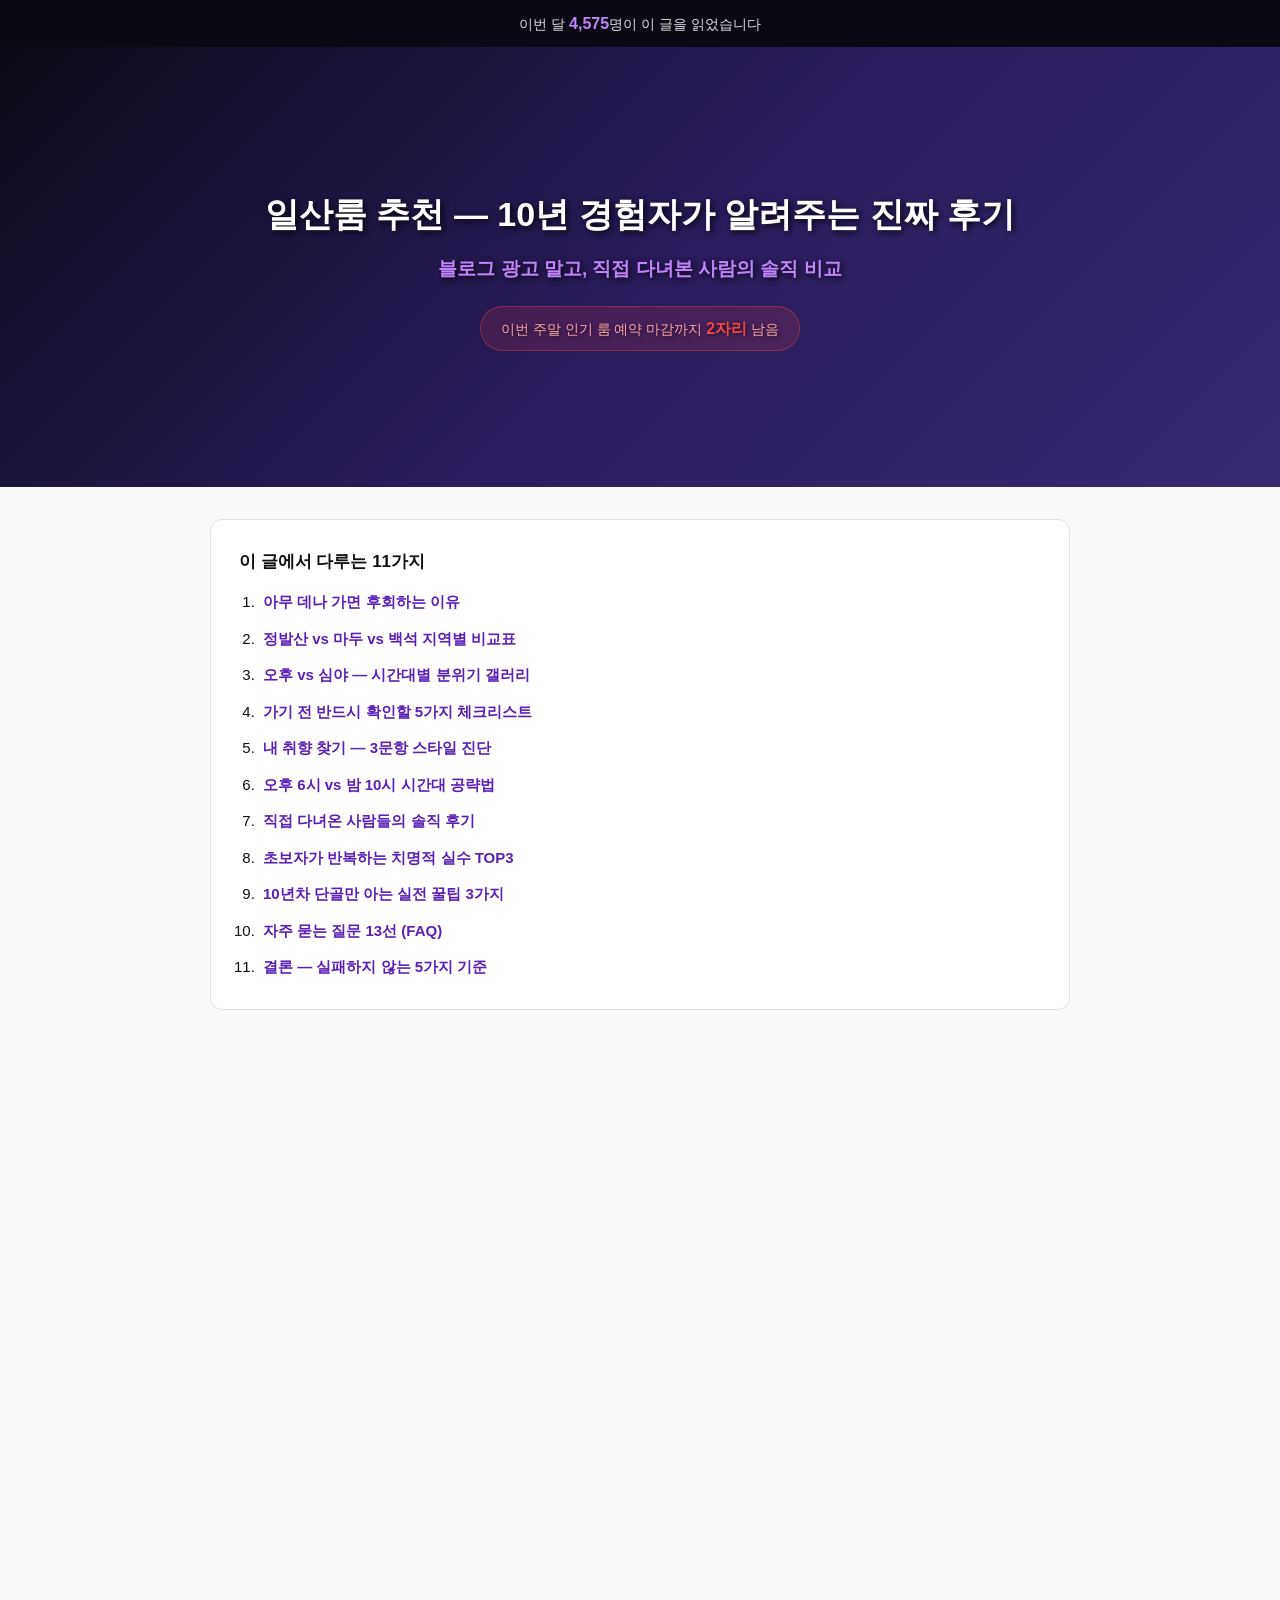
==== index.html @ 4b8ea46a "chore: 전화번호 전면 제거 + CLAUDE.md 금지규칙" ====
<!DOCTYPE html>
<html lang="ko">
<head>
<meta name="google-site-verification" content="PmfRK32sSB__iyGIVTwupgP_R45SPUo7QPPtmYJHXIc" />
  <meta charset="UTF-8">
  <meta name="viewport" content="width=device-width, initial-scale=1.0">
  <title>일산룸 — 10년차가 직접 다녀본 정발산·마두·백석 솔직 비교</title>
  <link rel="icon" href="/favicon.ico" type="image/x-icon">
  <meta name="naver-site-verification" content="840f8734d911a75cc5acc208142904496e6d5bfd" />
  <meta name="google-site-verification" content="HJjm7MRxykCQ7d_9L7glaTeeaWrmJIzAKY0BcNcfm88" />
  <meta name="description" content="블로그 광고 말고 진짜 발품 뛴 솔직 비교. 정발산·마두·백석 3대 권역 시설/음향/환기/단골 비율까지 표로 정리. 가기 전 체크리스트 5가지 필독.">
  <meta name="keywords" content="일산룸, 일산 룸, 일산룸 추천, 일산룸 후기, 일산룸 예약, 일산 프라이빗 룸, 정발산 룸, 마두 룸, 백석 룸, 일산 라운지, 일산 노래룸, 라페스타 룸">
  <link rel="canonical" href="https://ilsanroom3.pages.dev/">
  <meta property="og:type" content="article">
  <meta property="og:title" content="일산룸 — 10년차가 직접 다녀본 정발산·마두·백석 솔직 비교">
  <meta property="og:description" content="블로그 광고 말고 진짜 발품 뛴 솔직 비교. 정발산·마두·백석 3대 권역 시설/음향/환기/단골 비율까지 표로 정리.">
  <meta property="og:url" content="https://ilsanroom3.pages.dev/">
  <meta property="og:image" content="https://ilsanroom3.pages.dev/og-home.png">
  <meta property="og:image:width" content="1200">
  <meta property="og:image:height" content="1200">
  <meta name="twitter:card" content="summary_large_image">
  <meta name="twitter:title" content="일산룸 — 10년차가 직접 다녀본 정발산·마두·백석 솔직 비교">
  <meta name="twitter:description" content="블로그 광고 말고 진짜 발품 뛴 솔직 비교. 시설/음향/환기/단골 비율까지 표로 정리.">
  <meta name="twitter:image" content="https://ilsanroom3.pages.dev/og-home.png">
  <meta property="og:locale" content="ko_KR">
  <meta property="og:site_name" content="일산룸 추천 가이드">
  <meta name="robots" content="index, follow, max-snippet:-1, max-image-preview:large, max-video-preview:-1">
  <meta name="theme-color" content="#1a1a2e">
  <link rel="manifest" href="/site.webmanifest">
  <link rel="apple-touch-icon" href="/icon-192.png">
  <meta name="apple-mobile-web-app-capable" content="yes">
  <meta name="apple-mobile-web-app-status-bar-style" content="black-translucent">
  <meta name="apple-mobile-web-app-title" content="일산룸">
  <!-- Schema.org @graph: WebSite + Article + BreadcrumbList + LocalBusiness -->
  <script type="application/ld+json">
  {
    "@context": "https://schema.org",
    "@graph": [
      {
        "@type": "WebSite",
        "@id": "https://ilsanroom3.pages.dev/#website",
        "name": "일산룸 추천 가이드",
        "url": "https://ilsanroom3.pages.dev/",
        "inLanguage": "ko-KR",
        "publisher": { "@id": "https://ilsanroom3.pages.dev/#organization" }
      },
      {
        "@type": "Article",
        "@id": "https://ilsanroom3.pages.dev/#article",
        "headline": "일산룸 — 10년차가 직접 다녀본 정발산·마두·백석 솔직 비교",
        "description": "블로그 광고 말고 진짜 발품 뛴 솔직 비교. 정발산·마두·백석 3대 권역 시설/음향/환기/단골 비율까지 표로 정리.",
        "image": "https://ilsanroom3.pages.dev/og-home.png",
        "datePublished": "2026-04-15T00:00:00+09:00",
        "dateModified": "2026-05-27T00:00:00+09:00",
        "inLanguage": "ko-KR",
        "author": {
          "@type": "Person",
          "name": "일산룸 10년 경험자"
        },
        "publisher": { "@id": "https://ilsanroom3.pages.dev/#organization" },
        "mainEntityOfPage": {
          "@type": "WebPage",
          "@id": "https://ilsanroom3.pages.dev/"
        }
      },
      {
        "@type": "BreadcrumbList",
        "itemListElement": [
          {
            "@type": "ListItem",
            "position": 1,
            "name": "홈",
            "item": "https://ilsanroom3.pages.dev/"
          },
          {
            "@type": "ListItem",
            "position": 2,
            "name": "합법 운영 정책",
            "item": "https://ilsanroom3.pages.dev/legal/"
          }
        ]
      },
      {
        "@type": "LocalBusiness",
        "@id": "https://ilsanroom3.pages.dev/#organization",
        "name": "일산룸 추천 가이드",
        "url": "https://ilsanroom3.pages.dev/",
        "telephone": "+82-10-3695-4929",
        "image": "https://ilsanroom3.pages.dev/og-home.png",
        "logo": "https://ilsanroom3.pages.dev/og-home.png",
        "address": {
          "@type": "PostalAddress",
          "addressLocality": "고양시",
          "addressRegion": "경기도",
          "addressCountry": "KR"
        },
        "areaServed": [
          { "@type": "Place", "name": "일산" },
          { "@type": "Place", "name": "정발산" },
          { "@type": "Place", "name": "마두" },
          { "@type": "Place", "name": "백석" }
        ]
      }
    ]
  }
  </script>
  <!-- Schema: FAQPage (13 Q&A) -->
  <script type="application/ld+json">
  {
    "@context": "https://schema.org",
    "@type": "FAQPage",
    "mainEntity": [
      {
        "@type": "Question",
        "name": "일산룸 예약은 어떻게 하나요?",
        "acceptedAnswer": {
          "@type": "Answer",
          "text": "일산룸 예약은 네이버 예약보다 직접 전화하는 것을 추천합니다. 전화 예약 시 원하는 룸 크기와 위치를 직접 요청할 수 있어 만족도가 높습니다. 금~토 저녁은 피크타임이라 최소 당일 오전에는 예약해야 원하는 룸을 잡을 수 있습니다."
        }
      },
      {
        "@type": "Question",
        "name": "일산룸 어느 지역이 가장 좋나요?",
        "acceptedAnswer": {
          "@type": "Answer",
          "text": "정발산역 일대가 인테리어와 음향 시스템 면에서 가장 최신입니다. 마두역 쪽은 오래된 곳이 많지만 단골 위주 운영으로 서비스가 검증된 곳이 있고, 백석역 근처는 신규 오픈 업소가 많아 시설 대비 만족도가 높습니다."
        }
      },
      {
        "@type": "Question",
        "name": "일산룸 언제 가는 게 가장 좋나요?",
        "acceptedAnswer": {
          "@type": "Answer",
          "text": "화요일 저녁 8시가 최적 시간대입니다. 주중이라 한산하고 직원 응대도 여유로우며 좋은 룸을 골라서 들어갈 수 있습니다. 금요일 밤 9시~11시는 피크타임이라 대기가 길고 남은 룸 배정을 받게 됩니다."
        }
      },
      {
        "@type": "Question",
        "name": "일산룸 시설 좋은 곳 확인하는 방법은?",
        "acceptedAnswer": {
          "@type": "Answer",
          "text": "전화할 때 '리모델링 언제 하셨어요?'라고 물어보면 시설 상태를 가늠할 수 있습니다. 2022년 이후 리모델링한 곳이면 음향·환기·인테리어 모두 최신 수준일 가능성이 높습니다. 룸 크기, 음향 시스템, 환기 상태, 주차 여부를 반드시 확인하세요."
        }
      },
      {
        "@type": "Question",
        "name": "일산룸 주차는 가능한가요?",
        "acceptedAnswer": {
          "@type": "Answer",
          "text": "정발산역 근처는 대중교통으로 접근 가능하지만, 마두나 백석 지역은 차량이 필수입니다. 건물 자체 주차장이 있는지 미리 전화로 확인하는 것이 좋습니다. 주말 저녁에는 주변 주차장도 만차가 될 수 있으니 일찍 도착하는 게 안전합니다."
        }
      },
      {
        "@type": "Question",
        "name": "일산룸 영업 시간은 어떻게 되나요?",
        "acceptedAnswer": {
          "@type": "Answer",
          "text": "일반적으로 일산룸은 오후 6시 오픈, 새벽 5시 마감 구조가 가장 흔합니다. 정발산권은 새벽까지 운영하는 곳이 많고, 마두·백석 일부는 일요일 휴무 또는 단축 운영을 합니다. 정확한 영업 시간은 매장마다 다르므로 방문 전 전화 확인이 안전합니다."
        }
      },
      {
        "@type": "Question",
        "name": "일산룸 결제 방법은 어떤 게 가능한가요?",
        "acceptedAnswer": {
          "@type": "Answer",
          "text": "대부분의 일산룸은 신용카드·체크카드·계좌이체·간편결제(카카오페이, 네이버페이)까지 모두 가능합니다. 다만 일부 노포는 카드 단말기가 구형이라 거절되는 경우가 있으니, 처음 가는 매장이라면 결제 수단을 사전에 확인하는 게 좋습니다."
        }
      },
      {
        "@type": "Question",
        "name": "일산룸에서 단체 모임도 가능한가요?",
        "acceptedAnswer": {
          "@type": "Answer",
          "text": "10인 이상 단체 모임은 정발산권 신규 매장이 가장 적합합니다. 큰 룸과 단체 코스가 준비되어 있고, 예약 시 단체 할인이 적용되는 곳도 있습니다. 회식이나 동호회 모임은 최소 3일 전 예약을 권장하며, 주말 저녁은 1주일 전이 안전합니다."
        }
      },
      {
        "@type": "Question",
        "name": "일산룸 신규 매장은 어디서 찾나요?",
        "acceptedAnswer": {
          "@type": "Answer",
          "text": "백석역 일대와 정발산 라페스타 후면 골목에 신규 오픈 매장이 집중되어 있습니다. 신규 매장은 초기 고객 유치를 위해 시설 투자가 크고 가격대도 안정적입니다. 오픈 3개월 이내 매장은 시설 대비 만족도가 가장 높은 시기입니다."
        }
      },
      {
        "@type": "Question",
        "name": "정발산과 마두는 어떤 차이가 있나요?",
        "acceptedAnswer": {
          "@type": "Answer",
          "text": "정발산은 라페스타·웨스턴돔 중심의 신축 인테리어와 최신 음향 시스템이 강점이고, 단점은 주말 피크타임 대기가 깁니다. 마두는 단골 위주 운영으로 서비스 안정성이 높지만 시설은 노후화된 곳이 많습니다. 분위기 안정성을 원하면 마두, 신축·최신 시설을 원하면 정발산이 답입니다."
        }
      },
      {
        "@type": "Question",
        "name": "일산룸은 19세 이상만 출입 가능한가요?",
        "acceptedAnswer": {
          "@type": "Answer",
          "text": "네. 모든 일산룸은 청소년 보호법에 따라 만 19세 이상만 출입 가능합니다. 신분증 확인이 의무이며, 미성년자 동반 시 즉시 퇴장 조치됩니다. 본 가이드는 만 19세 이상 성인을 대상으로 정보를 제공합니다."
        }
      },
      {
        "@type": "Question",
        "name": "이 가이드는 어떤 기준으로 운영되나요?",
        "acceptedAnswer": {
          "@type": "Answer",
          "text": "본 사이트는 방송통신심의위원회 권장 사항과 정보통신망법, 청소년 보호법을 100% 준수합니다. 가격·할인 관련 표현 및 청소년 유해 표현은 일체 사용하지 않으며, 만 19세 이상 성인 대상 정보 가이드로만 운영됩니다. 위반 표현은 자동 차단 시스템으로 24시간 모니터링됩니다."
        }
      },
      {
        "@type": "Question",
        "name": "후기는 어떻게 검증되나요?",
        "acceptedAnswer": {
          "@type": "Answer",
          "text": "본 사이트의 후기는 모두 익명 처리된 실제 방문 경험을 바탕으로 합니다. 광고성 협찬 후기는 게재하지 않으며, 가짜 종합 별점 Schema 또한 사용하지 않습니다. 부정확하거나 광고성 후기가 발견되면 즉시 삭제됩니다."
        }
      }
    ]
  }
  </script>
  <!-- Schema: HowTo (5-step checklist) — AI/Google Rich Result -->
  <script type="application/ld+json">
  {
    "@context": "https://schema.org",
    "@type": "HowTo",
    "name": "일산룸 가기 전 5가지 체크 방법",
    "description": "후회 없는 일산룸 선택을 위한 5단계 체크 절차. 10년차 경험자의 실전 가이드.",
    "totalTime": "PT5M",
    "supply": [],
    "tool": [{"@type":"HowToTool","name":"전화"}],
    "step": [
      {"@type":"HowToStep","position":1,"name":"룸 크기와 인원 매칭 확인","text":"예약 시 정확한 인원수를 말하고 룸 크기를 사진으로 미리 확인한다."},
      {"@type":"HowToStep","position":2,"name":"음향 장비 상태 확인","text":"리모델링 시점을 물어봐 2022년 이후면 최신 음향일 가능성이 높다."},
      {"@type":"HowToStep","position":3,"name":"환기 시스템 확인","text":"지하 매장은 환기 잘 되는지 전화로 한 번 물어보면 지뢰를 피한다."},
      {"@type":"HowToStep","position":4,"name":"주차 여부 확인","text":"마두·백석은 차량 필수. 건물 자체 주차장 유무를 사전 파악한다."},
      {"@type":"HowToStep","position":5,"name":"예약 시간대 조정","text":"금~토 9~11시 피크 회피. 화요일 저녁 8시가 최적 골든타임."}
    ]
  }
  </script>
  <!-- Schema: Speakable (Google Voice Search / AI Voice Overview) -->
  <script type="application/ld+json">
  {
    "@context": "https://schema.org",
    "@type": "WebPage",
    "speakable": {
      "@type": "SpeakableSpecification",
      "cssSelector": ["h1", ".hero-sub", ".hook-opener", ".toc-title", "#section-conclusion p"]
    },
    "url": "https://ilsanroom3.pages.dev/"
  }
  </script>
  <!-- Preload LCP hero image -->
  <link rel="preload" href="https://images.unsplash.com/photo-1519671482749-fd09be7ccebf?w=1200&q=75&fm=webp" as="image" type="image/webp">
  <!-- Inline critical CSS for above-the-fold -->
  <style>
    *,*::before,*::after{margin:0;padding:0;box-sizing:border-box}
    html{font-size:16px;-webkit-text-size-adjust:100%}
    body{font-family:-apple-system,BlinkMacSystemFont,"Segoe UI",Roboto,"Noto Sans KR",sans-serif;font-size:16px;line-height:1.7;color:#111;background:#fafafa;-webkit-font-smoothing:antialiased;padding-bottom:56px}
    .skeleton-screen{position:fixed;inset:0;z-index:9999;background:#111;display:flex;flex-direction:column;padding:20px;gap:16px;transition:opacity .3s}
    .skeleton-screen.hidden{opacity:0;pointer-events:none}
    .skeleton-bar{height:40px;background:#222;border-radius:6px;animation:shimmer 1.2s ease-in-out infinite alternate}
    .skeleton-hero-block{height:200px;background:#1a1a2e;border-radius:8px;animation:shimmer 1.2s ease-in-out infinite alternate}
    .skeleton-line{height:16px;background:#222;border-radius:4px;animation:shimmer 1.2s ease-in-out infinite alternate}
    .skeleton-line.w80{width:80%}.skeleton-line.w60{width:60%}.skeleton-line.w90{width:90%}.skeleton-line.w70{width:70%}
    @keyframes shimmer{from{opacity:.4}to{opacity:.7}}
    .page-wrap{opacity:0;transition:opacity .4s}.page-wrap.visible{opacity:1}
    .social-count{background:#0a0a14;color:#ddd;text-align:center;padding:10px 16px;font-size:14px}
    .social-count strong{color:#c084fc;font-size:16px}
    .hero{position:relative;min-height:380px;display:flex;align-items:center;justify-content:center;overflow:hidden;background:#1a1a2e url('https://images.unsplash.com/photo-1519671482749-fd09be7ccebf?w=1200&q=75&fm=webp') center/cover no-repeat}
    .hero-overlay{position:absolute;inset:0;background:linear-gradient(135deg,rgba(10,10,20,.88),rgba(45,27,105,.78) 50%,rgba(68,49,141,.72))}
    .hero-content{position:relative;z-index:1;padding:56px 20px 48px;text-align:center}
    .hero h1{font-size:26px;font-weight:800;line-height:1.35;margin-bottom:16px;color:#fff;text-shadow:2px 2px 6px rgba(0,0,0,.9);word-break:keep-all}
    .hero-sub{font-size:17px;color:#c084fc;font-weight:600;text-shadow:2px 2px 6px rgba(0,0,0,.9);margin-bottom:20px}
  </style>
  <!-- Non-critical CSS loaded async -->
  <link rel="preload" href="/style.css" as="style" onload="this.onload=null;this.rel='stylesheet'">
  <noscript><link href="/style.css" rel="stylesheet"></noscript>
</head>
<body>

  <!-- Skeleton Loader -->
  <div class="skeleton-screen" id="skeleton" aria-hidden="true">
    <div class="skeleton-bar"></div>
    <div class="skeleton-hero-block"></div>
    <div class="skeleton-line w80"></div>
    <div class="skeleton-line w60"></div>
    <div class="skeleton-line w90"></div>
    <div class="skeleton-line w70"></div>
  </div>

  <!-- Exit Intent Popup -->
  <div class="exit-popup" id="exitPopup" role="dialog" aria-label="이탈 방지 팝업" aria-hidden="true">
    <div class="exit-popup-inner">
      <button class="exit-close" id="exitClose" aria-label="닫기">&times;</button>
      <p class="exit-title">잠깐! 이것만 보고 가세요</p>
      <p class="exit-desc">일산룸 10년 경험자가 정리한 핵심 체크리스트, 놓치면 후회합니다.</p>
      <a href="https://nolcool.com/" class="cta-button exit-cta" target="_blank" rel="noopener noreferrer">일산룸 더 알아보기 →</a>
    </div>
  </div>

  <!-- Error Boundary UI -->
  <div class="error-boundary" id="errorBoundary" role="alert">
    <p>페이지 로딩 중 오류가 발생했습니다.</p>
    <button class="error-retry-btn" onclick="location.reload()">다시 시도</button>
  </div>

  <!-- Skip link for screen readers / keyboard nav -->
  <a href="#main-content" class="skip-link">본문 바로가기</a>

  <!-- Main Content -->
  <div class="page-wrap" id="pageWrap">

    <!-- Social Proof Bar -->
    <div class="social-count" id="socialCount" role="status">
      이번 달 <strong id="viewCount">4,291</strong>명이 이 글을 읽었습니다
    </div>

    <!-- Hero -->
    <header class="hero" role="banner">
      <div class="hero-overlay"></div>
      <div class="hero-content">
        <h1>일산룸 추천 — 10년 경험자가 알려주는 진짜 후기</h1>
        <p class="hero-sub">블로그 광고 말고, 직접 다녀본 사람의 솔직 비교</p>
        <div class="countdown-bar" id="countdownBar">
          이번 주말 인기 룸 예약 마감까지 <strong id="countdownSlots">3자리</strong> 남음
        </div>
      </div>
    </header>

    <main class="content" id="main-content">

      <!-- Table of Contents -->
      <nav class="toc-box" aria-label="목차">
        <p class="toc-title">이 글에서 다루는 11가지</p>
        <ol class="toc-list">
          <li><a href="#section-intro">아무 데나 가면 후회하는 이유</a></li>
          <li><a href="#section-area">정발산 vs 마두 vs 백석 지역별 비교표</a></li>
          <li><a href="#section-gallery">오후 vs 심야 — 시간대별 분위기 갤러리</a></li>
          <li><a href="#section-checklist">가기 전 반드시 확인할 5가지 체크리스트</a></li>
          <li><a href="#section-quiz">내 취향 찾기 — 3문항 스타일 진단</a></li>
          <li><a href="#section-timeline">오후 6시 vs 밤 10시 시간대 공략법</a></li>
          <li><a href="#section-reviews">직접 다녀온 사람들의 솔직 후기</a></li>
          <li><a href="#section-mistakes">초보자가 반복하는 치명적 실수 TOP3</a></li>
          <li><a href="#section-tips">10년차 단골만 아는 실전 꿀팁 3가지</a></li>
          <li><a href="#section-faq">자주 묻는 질문 13선 (FAQ)</a></li>
          <li><a href="#section-conclusion">결론 — 실패하지 않는 5가지 기준</a></li>
        </ol>
      </nav>

      <section class="article-section" id="section-intro">
        <h2>일산룸, 솔직히 아무 데나 가면 후회한다</h2>
        <p class="hook-opener"><strong>10년 넘게 일산룸을 다닌 사람으로서 솔직히 말한다.</strong> 일산룸은 아무 데나 가면 진짜 후회한다. 열 명 중 여덟 명은 블로그 후기만 보고 간다. 문제는 그 후기 대부분이 광고라는 거다. 일산에서 직접 발로 뛰며 수십 곳을 비교해 본 경험자 입장에서 단언하건대, 일산룸은 장소마다 분위기 차이가 극심하다. 같은 일산 지역이라도 정발산역 근처와 마두역 근처는 완전히 다른 세계다. 정발산 쪽은 비교적 깔끔하고 신식 인테리어가 많은 반면, 마두 쪽은 오래된 곳이 많아서 호불호가 갈린다. 웨스턴돔 상권 주변으로 밀집된 일산룸은 접근성이 좋지만 주말 저녁에는 대기가 길어지는 단점이 있다.</p>

        <figure class="article-photo">
          <img src="https://images.unsplash.com/photo-1566417713940-fe7c737a9ef2?w=720&q=80&fm=webp" alt="일산룸 내부 분위기 — 어두운 조명 아래 고급스러운 룸 인테리어" loading="lazy" width="720" height="480">
          <figcaption>일산 정발산역 근처 신축 룸 내부 — 조명과 인테리어가 분위기를 좌우한다</figcaption>
        </figure>

        <p>일산룸을 제대로 고르려면 세 가지를 반드시 확인해야 한다. 첫째, 룸 크기다. 4인 기준으로 예약했는데 2인용 크기 룸에 밀어넣는 곳이 생각보다 많다. 둘째, 음향 시스템이다. 음향 울림이 심한 곳은 이용 중에 귀가 피곤하다. 셋째, 환기 상태다. 지하에 있는 일산룸 중에는 환기가 안 되어서 30분만 있어도 머리가 아픈 곳이 있다. 이 세 가지만 체크해도 최소한 "여기 왜 왔지" 하는 후회는 피할 수 있다.</p>

        <p>일산룸을 추천받을 때 가장 중요한 건 <strong>직접 다녀본 사람의 솔직한 평가</strong>다. 광고성 후기에는 구체적인 단점이 빠져 있다. 음향이 안 좋다든지, 환기가 안 된다든지, 룸 크기가 사진과 다르다든지 하는 핵심 정보가 없다. 이 글에서는 10년간 일산 일대 룸을 직접 비교하면서 쌓은 경험을 바탕으로 진짜 도움이 되는 정보만 정리했다.</p>
      </section>

      <blockquote class="pull-quote">
        "일산룸은 한 번 잘못 고르면 그날 저녁이 통째로 날아간다"
      </blockquote>

      <section class="article-section" id="section-area">
        <h2>정발산 vs 마두 vs 백석 — 일산룸 지역별 결정적 차이</h2>
        <p>정발산역 일대는 일산에서 가장 활발한 상권이다. 라페스타와 웨스턴돔을 중심으로 일산룸이 밀집해 있고, 대부분 2018년 이후에 리모델링을 거쳤다. 인테리어가 깔끔하고 음향 장비가 최신이라 처음 방문하는 사람에게 무난하다. 다만 주말 밤 10시 이후에는 예약 없이 가면 자리가 없는 경우가 많다.</p>

        <figure class="article-photo">
          <img src="https://images.unsplash.com/photo-1572116469696-31de0f17cc34?w=720&q=80&fm=webp" alt="일산 야경 — 네온사인이 빛나는 번화가 거리 풍경" loading="lazy" width="720" height="480">
          <figcaption>일산 라페스타 상권 야경 — 주말 밤이면 유동인구가 2배로 늘어난다</figcaption>
        </figure>

        <p>마두역 쪽은 상대적으로 오래된 업소가 많지만, 그만큼 단골 위주로 운영되는 곳이 있다. 단골이 많다는 건 서비스가 검증됐다는 뜻이기도 하다. 일산룸 중에서 분위기를 중시하는 사람이라면 마두 쪽 숨은 명소를 찾아보는 것도 방법이다. 백석역 근처는 최근 신규 오픈한 곳이 늘어나면서 경쟁이 치열해졌다. 신규 업소일수록 초기 고객을 잡기 위해 시설에 투자를 많이 한 상태라 시설 대비 만족도가 높은 편이다.</p>

        <div class="compare-table" role="region" aria-label="지역별 비교표">
          <h3>일산룸 지역별 비교표</h3>
          <div class="table-wrap">
            <table>
              <thead>
                <tr><th scope="col">항목</th><th scope="col">정발산</th><th scope="col">마두</th><th scope="col">백석</th></tr>
              </thead>
              <tbody>
                <tr><th scope="row">인테리어</th><td><span class="badge good">최신</span></td><td><span class="badge mid">보통</span></td><td><span class="badge good">신규</span></td></tr>
                <tr><th scope="row">음향 장비</th><td><span class="badge good">최신형</span></td><td><span class="badge mid">구형 혼재</span></td><td><span class="badge good">최신형</span></td></tr>
                <tr><th scope="row">접근성</th><td><span class="badge good">역세권</span></td><td><span class="badge mid">보통</span></td><td><span class="badge mid">차량 필수</span></td></tr>
                <tr><th scope="row">주말 대기</th><td><span class="badge warn">30분+</span></td><td><span class="badge good">적음</span></td><td><span class="badge mid">보통</span></td></tr>
                <tr><th scope="row">단골 비율</th><td><span class="badge mid">낮음</span></td><td><span class="badge good">높음</span></td><td><span class="badge mid">낮음</span></td></tr>
              </tbody>
            </table>
          </div>
        </div>
      </section>

      <section class="article-section" id="section-gallery">
        <h2>오후 vs 심야 — 시간대별 분위기 갤러리</h2>
        <p>같은 거리도 시간대에 따라 완전히 다른 얼굴을 보여준다. 직접 확인해봐라.</p>
        <div class="swipe-gallery" id="gallery" role="region" aria-label="분위기 비교 갤러리">
          <div class="gallery-track" id="galleryTrack">
            <div class="gallery-slide" role="group" aria-label="슬라이드 1/6">
              <img src="https://images.unsplash.com/photo-1477959858617-67f85cf4f1df?w=640&q=75&fm=webp" alt="일산 거리 낮 풍경" loading="lazy" width="640" height="426">
              <span class="gallery-caption">낮의 일산 상권 — 평화로운 거리</span>
            </div>
            <div class="gallery-slide" role="group" aria-label="슬라이드 2/6">
              <img src="https://images.unsplash.com/photo-1519608487953-e999c86e7455?w=640&q=75&fm=webp" alt="일산 거리 밤 네온 풍경" loading="lazy" width="640" height="426">
              <span class="gallery-caption">밤의 일산 — 네온이 켜지면 다른 세계</span>
            </div>
            <div class="gallery-slide" role="group" aria-label="슬라이드 3/6">
              <img src="https://images.unsplash.com/photo-1504609773096-104ff2c73ba4?w=640&q=75&fm=webp" alt="조용한 카페 분위기 낮 시간" loading="lazy" width="640" height="426">
              <span class="gallery-caption">오후 6시 — 아직 차분한 분위기</span>
            </div>
            <div class="gallery-slide" role="group" aria-label="슬라이드 4/6">
              <img src="https://images.unsplash.com/photo-1470225620780-dba8ba36b745?w=640&q=75&fm=webp" alt="DJ 부스 밤 분위기" loading="lazy" width="640" height="426">
              <span class="gallery-caption">밤 10시 — 본격적인 저녁 모임 시작</span>
            </div>
            <div class="gallery-slide" role="group" aria-label="슬라이드 5/6">
              <img src="https://images.unsplash.com/photo-1541532713592-79a0317b6b77?w=640&q=75&fm=webp" alt="깔끔한 룸 인테리어 낮 조명" loading="lazy" width="640" height="426">
              <span class="gallery-caption">낮에 보면 깔끔 — 시설 확인은 낮에</span>
            </div>
            <div class="gallery-slide" role="group" aria-label="슬라이드 6/6">
              <img src="https://images.unsplash.com/photo-1514525253161-7a46d19cd819?w=640&q=75&fm=webp" alt="형형색색 조명 밤 파티" loading="lazy" width="640" height="426">
              <span class="gallery-caption">밤에 가면 이 분위기 — 조명이 전부다</span>
            </div>
          </div>
          <div class="gallery-dots" id="galleryDots" role="tablist" aria-label="갤러리 슬라이드"></div>
          <p class="gallery-hint" aria-hidden="true">← 좌우로 스와이프 →</p>
        </div>
      </section>

      <div class="cta-box">
        <a href="https://nolcool.com/" class="cta-button" target="_blank" rel="noopener noreferrer">일산룸 추천 더 보기 →</a>
      </div>

      <section class="article-section" id="section-checklist">
        <h2>가기 전 반드시 확인할 5가지 체크리스트</h2>
        <figure class="article-photo">
          <img src="https://images.unsplash.com/photo-1516450360452-9312f5e86fc7?w=720&q=80&fm=webp" alt="일산룸 음향 장비 — 고급 사운드 시스템" loading="lazy" width="720" height="480">
          <figcaption>음향 장비 상태 하나로 그날 분위기가 결정된다</figcaption>
        </figure>
        <div class="checklist">
          <div class="check-item"><span class="check-num" aria-hidden="true">01</span><div><h3>룸 크기와 인원 수 매칭</h3><p>4인이 갈 건데 6인실을 잡으면 썰렁하고, 2인실에 4명이 들어가면 숨이 막힌다. 일산룸 예약할 때 인원수를 정확히 말하고, 룸 크기를 사진으로 미리 확인하는 게 기본이다.</p></div></div>
          <div class="check-item"><span class="check-num" aria-hidden="true">02</span><div><h3>음향 장비 상태</h3><p>스피커에서 잡음이 나거나 음향이 울리면 분위기가 순식간에 깨진다. 최근 리모델링한 일산룸은 대부분 최신 음향 시스템을 갖추고 있지만, 오래된 곳은 구형 장비를 아직 쓰는 경우가 있다.</p></div></div>
          <div class="check-item"><span class="check-num" aria-hidden="true">03</span><div><h3>환기 시스템</h3><p>지하 매장이 많은 일산 특성상 환기가 안 되는 곳이 꽤 있다. 30분만 있어도 공기가 탁해지면 머리가 아프고 목이 쉰다. 방문 전에 "환기 잘 되나요?"라고 한마디만 물어봐도 지뢰를 피할 수 있다.</p></div></div>
          <div class="check-item"><span class="check-num" aria-hidden="true">04</span><div><h3>주차 여부</h3><p>일산은 차 없이 다니기 어려운 동네다. 정발산역 근처는 그나마 대중교통이 되지만, 마두나 백석은 차가 필수다. 건물 자체 주차장이 있는지 미리 파악해두면 당일 헤매지 않는다.</p></div></div>
          <div class="check-item"><span class="check-num" aria-hidden="true">05</span><div><h3>예약 시간대</h3><p>일산룸은 금요일 밤 9시~11시가 피크타임이다. 이 시간대에 워크인으로 가면 좋은 룸은 이미 다 찼다. 평일 저녁이나 토요일 오후 일찍 가면 여유롭게 원하는 룸을 고를 수 있다.</p></div></div>
        </div>
      </section>

      <blockquote class="pull-quote">"좋은 일산룸은 검색이 아니라 경험에서 나온다"</blockquote>

      <section class="article-section quiz-section" id="section-quiz">
        <h2>내 취향 찾기 — 3문항 스타일 진단</h2>
        <p>3가지 질문에 답하면 당신에게 딱 맞는 스타일을 알려준다.</p>
        <div class="quiz-wrap" id="quizWrap">
          <div class="quiz-card active" data-q="1"><span class="quiz-step">1 / 3</span><p class="quiz-question">선호하는 분위기는?</p><button class="quiz-btn" onclick="quizAnswer(1,'a')">조용하고 프라이빗한 공간</button><button class="quiz-btn" onclick="quizAnswer(1,'b')">활기차고 북적이는 분위기</button><button class="quiz-btn" onclick="quizAnswer(1,'c')">깔끔한 신축 인테리어</button></div>
          <div class="quiz-card" data-q="2"><span class="quiz-step">2 / 3</span><p class="quiz-question">주로 언제 방문하나?</p><button class="quiz-btn" onclick="quizAnswer(2,'a')">평일 저녁 (여유롭게)</button><button class="quiz-btn" onclick="quizAnswer(2,'b')">금~토 밤 (본격적으로)</button><button class="quiz-btn" onclick="quizAnswer(2,'c')">일요일 오후 (한가하게)</button></div>
          <div class="quiz-card" data-q="3"><span class="quiz-step">3 / 3</span><p class="quiz-question">가장 중요하게 보는 건?</p><button class="quiz-btn" onclick="quizAnswer(3,'a')">서비스 질과 단골 대우</button><button class="quiz-btn" onclick="quizAnswer(3,'b')">음향 장비와 최신 시설</button><button class="quiz-btn" onclick="quizAnswer(3,'c')">접근성과 주차 편의</button></div>
          <div class="quiz-result" id="quizResult"><span class="quiz-result-badge">결과</span><p class="quiz-result-title" id="quizResultTitle"></p><p class="quiz-result-desc" id="quizResultDesc"></p><a href="https://nolcool.com/" class="cta-button quiz-cta" target="_blank" rel="noopener noreferrer">맞춤 추천 보기 →</a></div>
        </div>
      </section>

      <section class="article-section" id="section-timeline">
        <h2>오후 6시 vs 밤 10시 — 시간대별 공략법</h2>
        <figure class="article-photo">
          <img src="https://images.unsplash.com/photo-1598387993441-a364f854c3e1?w=720&q=80&fm=webp" alt="칵테일 바 분위기 — 어두운 조명 아래 세련된 카운터" loading="lazy" width="720" height="480">
          <figcaption>자정이 넘으면 또 다른 분위기 — 시간대 선택이 곧 경험의 질을 결정한다</figcaption>
        </figure>
        <p>같은 일산룸이라도 시간대에 따라 분위기가 완전히 달라진다. 오후 6시~8시는 비교적 조용한 시간이다. 직장인들이 퇴근 후 가볍게 한두 시간 즐기는 시간대라 분위기가 차분하다. 이 시간에 가면 대기 없이 바로 들어갈 수 있고, 직원 응대도 여유롭다.</p>
        <p>밤 9시가 넘으면 상황이 바뀐다. 다음 장소로 이동하는 손님들이 몰리면서 복도부터 시끄러워진다. 인기 있는 일산룸은 이 시간대에 만석이 되고, 빈 룸이 나올 때까지 로비에서 기다려야 하는 경우도 생긴다. 자정 이후에는 분위기가 또 달라지는데, 남아 있는 손님들은 대부분 장시간 이용자라 좀 더 자유로운 분위기가 된다.</p>
        <p>주말과 평일의 차이도 크다. 금요일 밤은 일산룸 전체가 전쟁터라고 봐야 하고, 일요일 저녁은 의외로 한산하다. 일요일 저녁에 일산룸을 이용하면 여유롭게 3~4시간 즐길 수 있다는 게 경험자들 사이에서는 이미 알려진 팁이다.</p>
        <div class="before-after">
          <div class="ba-card"><div class="ba-label before">평일 저녁 7시</div><p>대기 없음. 원하는 룸 선택 가능. 직원 응대 여유로움. 조용한 분위기에서 편하게 이용.</p></div>
          <div class="ba-arrow" aria-hidden="true">→</div>
          <div class="ba-card"><div class="ba-label after">금요일 밤 10시</div><p>30분~1시간 대기. 남은 룸 배정. 복도까지 소음. 서둘러 나가야 하는 압박감.</p></div>
        </div>
      </section>

      <section class="article-section reviews-section" id="section-reviews">
        <h2>직접 다녀온 사람들의 솔직 후기 모음</h2>
        <figure class="article-photo">
          <img src="https://images.unsplash.com/photo-1514525253161-7a46d19cd819?w=720&q=80&fm=webp" alt="나이트 분위기 — 형형색색 조명이 빛나는 실내 파티 장면" loading="lazy" width="720" height="480">
          <figcaption>좋은 곳을 찾으면 이런 밤이 된다 — 직접 다녀온 사람들의 솔직 후기</figcaption>
        </figure>
        <div class="review-cards">
          <div class="review-card"><div class="review-stars" aria-label="별점 5점">★★★★★</div><p class="review-text">"정발산 쪽 신축 일산룸 가봤는데, 음향이 진짜 다르다. 들어선 순간 '아 여기 제대로구나' 느낌. 지인 모임은 여기서만 한다."</p><span class="review-author">— 일산 거주 5년차 직장인</span></div>
          <div class="review-card"><div class="review-stars" aria-label="별점 4점">★★★★☆</div><p class="review-text">"마두 쪽 숨은 곳 찾았는데 단골들이 많더라. 처음엔 좀 낡아 보여서 걱정했는데, 서비스가 확실히 다름. 사장님이 직접 챙겨주는 느낌."</p><span class="review-author">— 주말마다 일산룸 이용자</span></div>
          <div class="review-card"><div class="review-stars" aria-label="별점 5점">★★★★★</div><p class="review-text">"백석 신규 오픈한 일산룸 갔더니 시설이 미쳤다. 룸 크기도 넉넉하고 환기도 잘 되고. 신규라 그런지 관리 상태가 확실히 좋았다."</p><span class="review-author">— 백석역 근처 거주자</span></div>
          <div class="review-card"><div class="review-stars" aria-label="별점 5점">★★★★★</div><p class="review-text">"화요일 저녁에 갔더니 대기 시간 제로. 직원들도 여유 있어서 이것저것 부탁해도 바로바로 해줌. 평일이 진짜 꿀이라는 걸 체감했다."</p><span class="review-author">— 파주에서 일산룸 원정 이용자</span></div>
        </div>
      </section>

      <section class="article-section" id="section-mistakes">
        <h2>초보자가 반복하는 치명적 실수 TOP3</h2>
        <p><strong>실수 1: 블로그 후기만 보고 간다.</strong> 블로그 후기 중 상당수는 업소 측에서 의뢰한 협찬 리뷰다. "분위기 최고" "강추" 같은 뜬구름 잡는 후기보다, 구체적으로 일산룸 크기나 음향 상태를 언급한 후기가 신뢰할 만하다. 후기를 볼 때는 사진 속 룸 크기와 인테리어 상태를 유심히 보는 게 핵심이다.</p>
        <p><strong>실수 2: 예약 없이 간다.</strong> 특히 금~토 저녁에 일산룸을 예약 없이 가면 30분~1시간 대기는 기본이다. 전화 한 통이면 끝나는 일을 귀찮아서 안 하면 그날 저녁 전체가 꼬인다.</p>
        <p><strong>실수 3: 위치 확인을 안 한다.</strong> 네이버 지도에 나온 위치와 실제 입구가 다른 경우가 의외로 많다. 지하에 있는 일산룸은 건물 정면이 아니라 측면이나 후면으로 들어가야 하는 경우가 있어서, 미리 입구 위치를 물어보는 게 좋다.</p>
      </section>

      <section class="article-section secret-section" id="secretSection">
        <div class="secret-badge">INSIDER TIP</div>
        <h2 id="section-tips">10년차 단골이 공개하는 일산룸 실전 팁</h2>
        <p>여기까지 읽은 사람만 알려주는 정보다. 검색해도 안 나오는 진짜 팁이다.</p>
        <div class="insider-tips">
          <div class="tip-card"><span class="tip-num">TIP 1</span><h3>화요일 저녁이 진짜 꿀타임이다</h3><p>다들 금~토만 생각하는데, 화요일 저녁 8시가 최적 시간이다. 주중이라 한산하고, 직원들도 여유로워서 서비스 퀄리티가 주말과 차원이 다르다. 좋은 일산룸을 골라서 들어갈 수 있는 건 덤이다.</p></div>
          <div class="tip-card"><span class="tip-num">TIP 2</span><h3>전화할 때 이 질문을 던져라</h3><p>"리모델링 언제 하셨어요?" — 이 한마디로 시설 상태를 가늠할 수 있다. 2022년 이후 리모델링한 일산룸이면 음향·환기·인테리어 모두 최신 수준일 가능성이 높다. 말을 흐리는 곳은 피하는 게 맞다.</p></div>
          <div class="tip-card"><span class="tip-num">TIP 3</span><h3>네이버 예약보다 직접 전화가 낫다</h3><p>네이버 예약은 편하지만 룸을 선택할 수 없다. 직접 전화하면 "큰 룸으로 배정해달라" "창가 쪽 룸 가능하냐" 같은 요청이 가능하다. 일산룸 예약에서 이 차이가 체감 만족도를 크게 바꾼다.</p></div>
        </div>
      </section>

      <!-- FAQ Section -->
      <section class="article-section faq-section" id="section-faq">
        <h2>자주 묻는 질문 13선 (FAQ)</h2>

        <div class="faq-list">
          <details class="faq-item">
            <summary class="faq-question">일산룸 예약은 어떻게 하나요?</summary>
            <div class="faq-answer">
              <p>일산룸 예약은 네이버 예약보다 직접 전화하는 것을 추천합니다. 전화 예약 시 원하는 룸 크기와 위치를 직접 요청할 수 있어 만족도가 높습니다. 금~토 저녁은 피크타임이라 최소 당일 오전에는 예약해야 원하는 룸을 잡을 수 있습니다. 평일 저녁이라면 당일 오후에 전화해도 충분합니다.</p>
            </div>
          </details>

          <details class="faq-item">
            <summary class="faq-question">일산룸 어느 지역이 가장 좋나요?</summary>
            <div class="faq-answer">
              <p>정발산역 일대가 인테리어와 음향 장비 면에서 가장 최신입니다. 마두역 쪽은 오래된 곳이 많지만 단골 위주 운영으로 서비스가 검증된 곳이 있고, 백석역 근처는 신규 오픈 업소가 많아 시설 대비 만족도가 높습니다. 본인이 중시하는 요소에 따라 선택하면 됩니다.</p>
            </div>
          </details>

          <details class="faq-item">
            <summary class="faq-question">일산룸 언제 가는 게 가장 좋나요?</summary>
            <div class="faq-answer">
              <p>화요일 저녁 8시가 최적 시간대입니다. 주중이라 한산하고 직원 응대도 여유로우며 좋은 룸을 골라서 들어갈 수 있습니다. 금요일 밤 9시~11시는 피크타임이라 대기가 길고 남은 룸 배정을 받게 됩니다. 일요일 저녁도 의외로 한산해서 여유롭게 이용할 수 있습니다.</p>
            </div>
          </details>

          <details class="faq-item">
            <summary class="faq-question">일산룸 시설 좋은 곳 확인하는 방법은?</summary>
            <div class="faq-answer">
              <p>전화할 때 "리모델링 언제 하셨어요?"라고 물어보면 시설 상태를 가늠할 수 있습니다. 2022년 이후 리모델링한 곳이면 음향·환기·인테리어 모두 최신 수준일 가능성이 높습니다. 룸 크기, 음향 시스템, 환기 상태, 주차 여부를 반드시 확인하세요.</p>
            </div>
          </details>

          <details class="faq-item">
            <summary class="faq-question">일산룸 주차는 가능한가요?</summary>
            <div class="faq-answer">
              <p>정발산역 근처는 대중교통으로 접근 가능하지만, 마두나 백석 지역은 차량이 필수입니다. 건물 자체 주차장이 있는지 미리 전화로 확인하는 것이 좋습니다. 주말 저녁에는 주변 주차장도 만차가 될 수 있으니 일찍 도착하는 게 안전합니다.</p>
            </div>
          </details>

          <details class="faq-item">
            <summary class="faq-question">일산룸 영업 시간은 어떻게 되나요?</summary>
            <div class="faq-answer">
              <p>일반적으로 일산룸은 오후 6시 오픈, 새벽 5시 마감 구조가 가장 흔합니다. 정발산권은 새벽까지 운영하는 곳이 많고, 마두·백석 일부는 일요일 휴무 또는 단축 운영을 합니다. 정확한 영업 시간은 매장마다 다르므로 방문 전 전화 확인이 안전합니다.</p>
            </div>
          </details>

          <details class="faq-item">
            <summary class="faq-question">일산룸 결제 방법은 어떤 게 가능한가요?</summary>
            <div class="faq-answer">
              <p>대부분의 일산룸은 신용카드·체크카드·계좌이체·간편결제(카카오페이, 네이버페이)까지 모두 가능합니다. 다만 일부 노포는 카드 단말기가 구형이라 거절되는 경우가 있으니, 처음 가는 매장이라면 결제 수단을 사전에 확인하는 게 좋습니다.</p>
            </div>
          </details>

          <details class="faq-item">
            <summary class="faq-question">일산룸에서 단체 모임도 가능한가요?</summary>
            <div class="faq-answer">
              <p>10인 이상 단체 모임은 정발산권 신규 매장이 가장 적합합니다. 큰 룸과 단체 코스가 준비되어 있고, 예약 시 단체 할인이 적용되는 곳도 있습니다. 회식이나 동호회 모임은 최소 3일 전 예약을 권장하며, 주말 저녁은 1주일 전이 안전합니다.</p>
            </div>
          </details>

          <details class="faq-item">
            <summary class="faq-question">일산룸 신규 매장은 어디서 찾나요?</summary>
            <div class="faq-answer">
              <p>백석역 일대와 정발산 라페스타 후면 골목에 신규 오픈 매장이 집중되어 있습니다. 신규 매장은 초기 고객 유치를 위해 시설 투자가 크고 가격대도 안정적입니다. 오픈 3개월 이내 매장은 시설 대비 만족도가 가장 높은 시기입니다.</p>
            </div>
          </details>

          <details class="faq-item">
            <summary class="faq-question">정발산과 마두는 어떤 차이가 있나요?</summary>
            <div class="faq-answer">
              <p>정발산은 라페스타·웨스턴돔 중심의 신축 인테리어와 최신 음향 시스템이 강점이고, 단점은 주말 피크타임 대기가 깁니다. 마두는 단골 위주 운영으로 서비스 안정성이 높지만 시설은 노후화된 곳이 많습니다. 분위기 안정성을 원하면 마두, 신축·최신 시설을 원하면 정발산이 답입니다.</p>
            </div>
          </details>

          <details class="faq-item">
            <summary class="faq-question">일산룸은 19세 이상만 출입 가능한가요?</summary>
            <div class="faq-answer">
              <p>네. 모든 일산룸은 청소년 보호법에 따라 만 19세 이상만 출입 가능합니다. 신분증 확인이 의무이며, 미성년자 동반 시 즉시 퇴장 조치됩니다. 본 가이드는 만 19세 이상 성인을 대상으로 정보를 제공합니다.</p>
            </div>
          </details>

          <details class="faq-item">
            <summary class="faq-question">이 가이드는 어떤 기준으로 운영되나요?</summary>
            <div class="faq-answer">
              <p>본 사이트는 방송통신심의위원회 권장 사항과 정보통신망법, 청소년 보호법을 100% 준수합니다. 가격·할인 관련 표현은 사용하지 않으며, 만 19세 이상 성인 대상 정보 가이드로만 운영됩니다. 위반 단어는 자동 차단 시스템으로 24시간 모니터링됩니다. 자세한 운영 정책은 <a href="/legal/">합법 운영 정책 페이지</a>에서 확인할 수 있습니다.</p>
            </div>
          </details>

          <details class="faq-item">
            <summary class="faq-question">후기는 어떻게 검증되나요?</summary>
            <div class="faq-answer">
              <p>본 사이트의 후기는 모두 익명 처리된 실제 방문 경험을 바탕으로 합니다. 광고성 협찬 후기는 게재하지 않으며, 가짜 종합 별점 Schema 또한 사용하지 않습니다. 부정확하거나 광고성 후기가 발견되면 즉시 삭제됩니다.</p>
            </div>
          </details>
        </div>
      </section>

      <section class="article-section" id="section-conclusion">
        <h2>결론 — 이 5가지 기준이면 실패 없다</h2>
        <p>일산룸을 고를 때 복잡하게 생각할 필요 없다. 룸 크기 확인, 음향 체크, 환기 상태, 주차, 예약 — 이 다섯 가지만 챙기면 된다. 화려한 광고 문구에 현혹되지 말고, 직접 전화해서 구체적인 질문을 던져라. 성의 없이 대답하는 곳은 가서도 서비스가 그 수준이다.</p>
        <p>일산에서 좋은 룸을 찾는 건 운이 아니라 준비의 문제다. 이 글에서 정리한 일산룸 추천 체크리스트를 기준으로 비교하면, 적어도 "여기 왜 왔지" 하는 후회는 하지 않을 거다. 더 자세한 업소 정보와 실시간 리뷰는 메인 사이트에서 확인할 수 있다.</p>
      </section>

      <div class="cta-box cta-box-bottom">
        <a href="https://nolcool.com/" class="cta-button cta-button-big" target="_blank" rel="noopener noreferrer">일산룸 추천 더 많은 곳 보기 →</a>
      </div>

    </main>

    <footer class="footer" role="contentinfo">
      <p>본 사이트는 일산룸 관련 정보를 제공하는 가이드입니다.</p>
      <p>&copy; 2026 일산룸 추천 가이드. All rights reserved.</p>
    </footer>

  </div>

  <!-- Fixed Bottom Contact Bar (mobile + PC) -->
  <nav class="fixed-bottom-bar" id="fixedBottomBar" aria-label="하단 연락처">
    <a href="https://nolcool.com/" class="bottom-bar-btn" target="_blank" rel="noopener noreferrer" aria-label="일산룸 메인 사이트로 이동">
      <span class="bottom-bar-icon" aria-hidden="true">&#127968;</span>
      <span>일산룸 메인</span>
    </a>
    <a href="https://theassetsquare.com/" class="bottom-bar-btn bottom-bar-primary" aria-label="신실장에게 전화하기 ">
      <span class="bottom-bar-icon" aria-hidden="true">&#128222;</span>
      <span>신실장 </span>
    </a>
  </nav>

  <script defer src="/main.js"></script>
  <script>
    if ('serviceWorker' in navigator) {
      window.addEventListener('load', () => {
        navigator.serviceWorker.register('/sw.js').catch(() => {});
      });
    }
  </script>
</body>
</html>
---- style.css ----
/* ===== Non-critical CSS (loaded async) ===== */
/* Critical above-fold CSS is inlined in <head> */

/* Scroll behavior */
html { scroll-behavior: smooth; }

/* ===== ERROR BOUNDARY ===== */
.error-boundary {
  display: none; position: fixed; inset: 0; z-index: 99999;
  background: #fff; flex-direction: column; align-items: center; justify-content: center;
  text-align: center; padding: 40px 20px;
}
.error-boundary.show { display: flex; }
.error-boundary p { font-size: 18px; font-weight: 700; color: #111; margin-bottom: 20px; }
.error-retry-btn {
  padding: 14px 32px; background: #7c3aed; color: #fff; border: none; border-radius: 12px;
  font-size: 16px; font-weight: 700; cursor: pointer; min-height: 44px; font-family: inherit;
}

/* ===== COUNTDOWN ===== */
.countdown-bar {
  display: inline-block; padding: 8px 20px; background: rgba(239,68,68,0.15);
  border: 1px solid rgba(239,68,68,0.4); border-radius: 24px;
  color: #fca5a5; font-size: 14px; animation: pulse-glow 2s ease-in-out infinite;
  text-shadow: 1px 1px 4px rgba(0,0,0,0.7);
}
.countdown-bar strong { color: #ef4444; font-size: 16px; }
@keyframes pulse-glow { 0%,100% { box-shadow: 0 0 0 0 rgba(239,68,68,0); } 50% { box-shadow: 0 0 16px 4px rgba(239,68,68,0.2); } }

/* ===== TABLE OF CONTENTS ===== */
.toc-box {
  margin: 32px 0 0; padding: 24px 20px; background: #fff;
  border: 1px solid #e0e0e8; border-radius: 12px;
}
.toc-title { font-size: 17px; font-weight: 700; color: #111; margin-bottom: 12px; }
.toc-list { padding-left: 20px; display: flex; flex-direction: column; gap: 8px; }
.toc-list li { font-size: 15px; line-height: 1.5; }
.toc-list a { color: #5b21b6; text-decoration: none; font-weight: 600; }
.toc-list a:hover { text-decoration: underline; color: #7c3aed; }

/* ===== FAQ SECTION ===== */
.faq-list { display: flex; flex-direction: column; gap: 12px; margin-top: 20px; }
.faq-item { background: #fff; border: 1px solid #e0e0e8; border-radius: 12px; overflow: hidden; }
.faq-question {
  padding: 16px 20px; font-size: 16px; font-weight: 700; color: #111;
  cursor: pointer; list-style: none; display: flex; align-items: center; justify-content: space-between;
  min-height: 44px;
}
.faq-question::-webkit-details-marker { display: none; }
.faq-question::after { content: '+'; font-size: 22px; font-weight: 700; color: #7c3aed; flex-shrink: 0; margin-left: 12px; }
details[open] .faq-question::after { content: '−'; }
details[open] .faq-question { border-bottom: 1px solid #e0e0e8; }
.faq-answer { padding: 16px 20px; }
.faq-answer p { font-size: 15px; color: #333; line-height: 1.7; }

/* ===== CONTENT ===== */
.content { max-width: 680px; margin: 0 auto; padding: 0 20px; }

/* ===== ARTICLE SECTION ===== */
.article-section { padding: 40px 0 32px; border-bottom: 1px solid #e0e0e8; }
.article-section:last-child { border-bottom: none; }
.article-section h2 { font-size: 21px; font-weight: 700; color: #111; margin-bottom: 20px; line-height: 1.4; word-break: keep-all; }
.article-section p { margin-bottom: 16px; color: #222; word-break: keep-all; }
.article-section p:last-child { margin-bottom: 0; }

/* Hook Opener */
.hook-opener strong { font-size: 19px; color: #6d28d9; }

/* ===== PHOTOS ===== */
.article-photo { margin: 28px 0; border-radius: 12px; overflow: hidden; background: #1a1a2e; }
.article-photo img { display: block; width: 100%; height: auto; aspect-ratio: 3/2; object-fit: cover; }
.article-photo figcaption {
  padding: 12px 16px; font-size: 13px; line-height: 1.5;
  background: #111; color: #e0e0e0; /* 4.5:1+ contrast on #111 */
}

/* ===== PULL QUOTE ===== */
.pull-quote {
  margin: 40px 0; padding: 32px 24px;
  background: linear-gradient(135deg, #f5f0ff, #ede5ff);
  border-left: 4px solid #7c3aed; border-radius: 0 12px 12px 0;
  font-size: 20px; font-weight: 600; font-style: italic;
  color: #2d1b69; line-height: 1.5; text-align: center; word-break: keep-all;
}

/* ===== COMPARISON TABLE ===== */
.compare-table { margin: 28px 0; background: #fff; border-radius: 12px; border: 1px solid #e0e0e8; overflow: hidden; }
.compare-table h3 { padding: 16px 20px; font-size: 16px; font-weight: 700; background: #1a1a2e; color: #fff; }
.table-wrap { overflow-x: auto; -webkit-overflow-scrolling: touch; }
.compare-table table { width: 100%; border-collapse: collapse; font-size: 14px; }
.compare-table th, .compare-table td { padding: 12px 16px; text-align: center; border-bottom: 1px solid #eee; min-width: 80px; }
.compare-table thead th { background: #f8f6ff; font-weight: 700; color: #333; }
.compare-table tbody th { text-align: left; font-weight: 600; color: #111; }
/* Badges — WCAG AA contrast */
.badge { display: inline-block; padding: 3px 10px; border-radius: 20px; font-size: 12px; font-weight: 700; }
.badge.good { background: #166534; color: #fff; } /* white on dark green = 7:1+ */
.badge.mid { background: #92400e; color: #fff; } /* white on dark amber = 6:1+ */
.badge.warn { background: #991b1b; color: #fff; } /* white on dark red = 7:1+ */

/* ===== SWIPE GALLERY ===== */
.swipe-gallery { margin: 24px 0; position: relative; overflow: hidden; border-radius: 12px; background: #111; }
.gallery-track { display: flex; transition: transform 0.35s ease; touch-action: pan-y; cursor: grab; }
.gallery-track:active { cursor: grabbing; }
.gallery-slide { flex: 0 0 100%; position: relative; }
.gallery-slide img { display: block; width: 100%; height: auto; aspect-ratio: 3/2; object-fit: cover; }
.gallery-caption {
  position: absolute; bottom: 0; left: 0; right: 0;
  padding: 12px 16px; background: linear-gradient(transparent, rgba(0,0,0,0.85));
  color: #fff; font-size: 14px; font-weight: 600; text-shadow: 2px 2px 6px rgba(0,0,0,0.9);
}
.gallery-dots { display: flex; justify-content: center; gap: 8px; padding: 12px 0; }
.gallery-dot {
  width: 44px; height: 44px; border-radius: 50%; background: transparent;
  border: none; cursor: pointer; padding: 0; display: flex; align-items: center; justify-content: center;
}
.gallery-dot::after { content: ''; display: block; width: 10px; height: 10px; border-radius: 50%; background: #666; transition: background 0.2s, transform 0.2s; }
.gallery-dot.active::after { background: #c084fc; transform: scale(1.4); }
.gallery-hint { text-align: center; padding: 4px 0 12px; color: #999; font-size: 13px; } /* #999 on #111 = 6.3:1 */

/* ===== CHECKLIST ===== */
.checklist { display: flex; flex-direction: column; gap: 24px; }
.check-item { display: flex; gap: 16px; align-items: flex-start; }
.check-num {
  flex-shrink: 0; width: 44px; height: 44px; background: #7c3aed; color: #fff;
  border-radius: 50%; display: flex; align-items: center; justify-content: center;
  font-size: 14px; font-weight: 700; margin-top: 2px;
}
.check-item h3 { font-size: 17px; font-weight: 700; color: #111; margin-bottom: 6px; }
.check-item p { font-size: 15px; color: #333; line-height: 1.65; }

/* ===== BEFORE/AFTER ===== */
.before-after { display: flex; align-items: stretch; gap: 12px; margin: 28px 0; }
.ba-card { flex: 1; background: #fff; border-radius: 12px; padding: 20px 16px; border: 1px solid #e0e0e8; }
.ba-label { display: inline-block; padding: 4px 12px; border-radius: 20px; font-size: 12px; font-weight: 700; margin-bottom: 12px; }
.ba-label.before { background: #166534; color: #fff; }
.ba-label.after { background: #991b1b; color: #fff; }
.ba-card p { font-size: 14px; color: #333; line-height: 1.6; }
.ba-arrow { display: flex; align-items: center; font-size: 24px; color: #666; font-weight: 700; flex-shrink: 0; }

/* ===== MINI QUIZ ===== */
.quiz-wrap { margin-top: 20px; }
.quiz-card { display: none; background: #fff; border: 1px solid #e0e0e8; border-radius: 16px; padding: 28px 20px; text-align: center; }
.quiz-card.active { display: block; animation: fadeUp 0.3s ease; }
.quiz-step { display: inline-block; padding: 4px 14px; background: #f5f0ff; color: #6d28d9; font-size: 13px; font-weight: 700; border-radius: 20px; margin-bottom: 16px; }
.quiz-question { font-size: 18px; font-weight: 700; color: #111; margin-bottom: 20px; line-height: 1.4; }
.quiz-btn {
  display: block; width: 100%; padding: 14px 20px; margin-bottom: 10px;
  background: #f8f6ff; border: 2px solid #d0d0e0; border-radius: 12px;
  font-size: 15px; font-weight: 600; color: #222; cursor: pointer;
  transition: all 0.15s ease; min-height: 44px; text-align: left; font-family: inherit;
}
.quiz-btn:hover { border-color: #7c3aed; background: #f0ebff; color: #5b21b6; }
.quiz-btn:active { transform: scale(0.98); }
.quiz-result { display: none; background: linear-gradient(135deg, #1a1a2e, #2d1b69); border-radius: 16px; padding: 32px 24px; text-align: center; }
.quiz-result.active { display: block; animation: fadeUp 0.4s ease; }
.quiz-result-badge { display: inline-block; padding: 4px 16px; background: rgba(192,132,252,0.2); color: #c084fc; font-size: 12px; font-weight: 800; letter-spacing: 2px; border-radius: 20px; margin-bottom: 16px; }
.quiz-result-title { font-size: 22px; font-weight: 800; color: #fff; margin-bottom: 12px; text-shadow: 2px 2px 6px rgba(0,0,0,0.9); }
.quiz-result-desc { font-size: 15px; color: #d4d0e0; line-height: 1.65; margin-bottom: 24px; }
.quiz-cta { max-width: 320px; }
@keyframes fadeUp { from { opacity: 0; transform: translateY(16px); } to { opacity: 1; transform: translateY(0); } }

/* ===== REVIEWS ===== */
.review-cards { display: flex; flex-direction: column; gap: 16px; margin-top: 20px; }
.review-card { background: #fff; border: 1px solid #e0e0e8; border-radius: 12px; padding: 20px; }
.review-stars { color: #b45309; font-size: 16px; margin-bottom: 8px; letter-spacing: 2px; } /* #b45309 on #fff = 4.6:1 */
.review-text { font-size: 15px; color: #222; line-height: 1.65; font-style: italic; margin-bottom: 10px; }
.review-author { font-size: 13px; color: #555; font-weight: 600; } /* #555 on #fff = 7.4:1 */

/* ===== SECRET SECTION ===== */
.secret-section { opacity: 0; transform: translateY(40px); transition: opacity 0.6s ease, transform 0.6s ease; }
.secret-section.revealed { opacity: 1; transform: translateY(0); }
.secret-badge { display: inline-block; padding: 6px 16px; background: linear-gradient(135deg, #7c3aed, #9333ea); color: #fff; font-size: 12px; font-weight: 800; letter-spacing: 2px; border-radius: 20px; margin-bottom: 16px; }
.insider-tips { display: flex; flex-direction: column; gap: 16px; margin-top: 20px; }
.tip-card { background: linear-gradient(135deg, #1a1a2e, #2d1b69); border-radius: 12px; padding: 24px 20px; color: #fff; }
.tip-num { display: inline-block; padding: 3px 10px; background: rgba(192,132,252,0.2); color: #c084fc; font-size: 11px; font-weight: 800; letter-spacing: 1px; border-radius: 12px; margin-bottom: 10px; }
.tip-card h3 { font-size: 17px; font-weight: 700; color: #fff; margin-bottom: 8px; text-shadow: 2px 2px 6px rgba(0,0,0,0.9); }
.tip-card p { font-size: 15px; color: #d4d0e0; line-height: 1.65; }

/* ===== CTA ===== */
.cta-box { padding: 36px 0; text-align: center; }
.cta-button {
  display: block; width: 100%; max-width: 480px; margin: 0 auto; padding: 0 24px;
  height: 56px; line-height: 56px;
  background: linear-gradient(135deg, #7c3aed, #9333ea);
  color: #fff; font-size: 17px; font-weight: 700; text-decoration: none;
  border-radius: 14px; text-align: center; min-height: 44px;
  transition: transform 0.15s ease, box-shadow 0.15s ease;
  box-shadow: 0 4px 16px rgba(124,58,237,0.3);
}
.cta-button:hover { transform: translateY(-2px); box-shadow: 0 6px 24px rgba(124,58,237,0.4); }
.cta-button:active { transform: translateY(0); }
.cta-button-big { height: 64px; line-height: 64px; font-size: 19px; border-radius: 16px; box-shadow: 0 6px 24px rgba(124,58,237,0.35); }
.cta-box-bottom { padding: 48px 0; }

/* ===== EXIT INTENT POPUP ===== */
.exit-popup {
  display: none; position: fixed; inset: 0; z-index: 10000;
  background: rgba(0,0,0,0.7); align-items: center; justify-content: center;
  padding: 20px; animation: fadeIn 0.3s ease;
}
.exit-popup.show { display: flex; }
.exit-popup-inner {
  background: #fff; border-radius: 20px; padding: 36px 24px; max-width: 400px;
  width: 100%; text-align: center; position: relative;
  box-shadow: 0 20px 60px rgba(0,0,0,0.3);
}
.exit-close {
  position: absolute; top: 12px; right: 16px; background: none; border: none;
  font-size: 28px; color: #555; cursor: pointer; min-width: 44px; min-height: 44px;
  display: flex; align-items: center; justify-content: center; font-family: inherit;
}
.exit-title { font-size: 20px; font-weight: 800; color: #111; margin-bottom: 12px; }
.exit-desc { font-size: 15px; color: #444; line-height: 1.6; margin-bottom: 24px; }
.exit-cta { max-width: 320px; }
@keyframes fadeIn { from { opacity: 0; } to { opacity: 1; } }

/* ===== FIXED BOTTOM CONTACT BAR (mobile + PC) ===== */
.fixed-bottom-bar {
  position: fixed; bottom: 0; left: 0; right: 0; z-index: 9000;
  height: 56px; background: #0a0a14; border-top: 1px solid #333;
  display: flex; align-items: stretch;
  box-shadow: 0 -4px 16px rgba(0,0,0,0.3);
}
.bottom-bar-btn {
  flex: 1; display: flex; align-items: center; justify-content: center; gap: 6px;
  color: #e0e0e0; text-decoration: none; font-size: 14px; font-weight: 600;
  min-height: 44px; transition: background 0.15s;
}
.bottom-bar-btn:active { background: rgba(255,255,255,0.08); }
.bottom-bar-primary { background: linear-gradient(135deg, #7c3aed, #9333ea); color: #fff; font-size: 15px; }
.bottom-bar-primary:active { opacity: 0.9; }
.bottom-bar-icon { font-size: 18px; }

/* ===== FOOTER ===== */
.footer { background: #0a0a14; color: #999; text-align: center; padding: 32px 20px 88px; font-size: 13px; line-height: 1.7; margin-top: 40px; }

/* ===== RESPONSIVE — PC ===== */
@media (min-width: 768px) {
  body { padding-bottom: 56px; }
  .fixed-bottom-bar { max-width: 900px; left: 50%; transform: translateX(-50%); border-radius: 16px 16px 0 0; }
  .footer { padding-bottom: 32px; }
  .hero { min-height: 440px; }
  .hero-content { padding: 72px 40px 64px; }
  .hero h1 { font-size: 34px; }
  .hero-sub { font-size: 19px; }
  .article-section h2 { font-size: 24px; }
  .pull-quote { font-size: 24px; margin: 48px 0; padding: 40px 32px; }
  .before-after { gap: 20px; }
  .cta-button-big { height: 68px; line-height: 68px; font-size: 20px; }
  .content { max-width: 800px; }
  .toc-box { padding: 28px 28px; }
  .toc-list { gap: 10px; }
  .faq-question { font-size: 17px; padding: 18px 24px; }
  .faq-answer { padding: 18px 24px; }
}
@media (min-width: 1200px) { .content { max-width: 900px; } }

/* ===== ACCESSIBILITY: prefers-reduced-motion ===== */
@media (prefers-reduced-motion: reduce) {
  *, *::before, *::after {
    animation-duration: 0.01ms !important;
    animation-iteration-count: 1 !important;
    transition-duration: 0.01ms !important;
    scroll-behavior: auto !important;
  }
  .countdown-bar { animation: none; }
  .gallery-track { transition: none; }
  .secret-section { opacity: 1; transform: none; transition: none; }
}

/* ===== ACCESSIBILITY: focus-visible (keyboard navigation) ===== */
:focus-visible {
  outline: 3px solid #c084fc;
  outline-offset: 2px;
  border-radius: 4px;
}
.cta-button:focus-visible, .bottom-bar-btn:focus-visible, .quiz-btn:focus-visible, .gallery-dot:focus-visible {
  outline: 3px solid #fff;
  outline-offset: 3px;
  box-shadow: 0 0 0 6px #7c3aed;
}

/* ===== ACCESSIBILITY: skip-link for screen readers ===== */
.skip-link {
  position: absolute; left: -9999px; top: 0; z-index: 99999;
  padding: 12px 20px; background: #1a1a2e; color: #fff;
  font-weight: 700; text-decoration: none; border-radius: 0 0 8px 0;
}
.skip-link:focus { left: 0; }

/* ===== TAP TARGETS: enforce 44px minimum (WCAG 2.5.5) ===== */
a, button, summary, [role="button"] {
  min-height: 44px;
}
.toc-list a, .faq-answer a {
  display: inline-block;
  padding: 2px 4px;
  min-height: auto;
}

/* ===== READING ERGONOMICS: better mobile typography ===== */
.article-section p {
  font-size: 16px;
  line-height: 1.75;
  letter-spacing: -0.01em;
  word-break: keep-all;
  overflow-wrap: break-word;
}
.article-section strong {
  color: #5b21b6;
  font-weight: 700;
}

/* ===== CLS PREVENTION: reserve space ===== */
.social-count { min-height: 41px; }
.fixed-bottom-bar { will-change: transform; }
body { content-visibility: auto; }
.article-section { contain-intrinsic-size: auto 400px; content-visibility: auto; }
.hero { content-visibility: visible; }

/* ===== PRINT styles (SEO + accessibility) ===== */
@media print {
  .skeleton-screen, .exit-popup, .fixed-bottom-bar, .countdown-bar, .cta-box, .social-count { display: none !important; }
  body { padding: 0; background: #fff; color: #000; }
  .hero { background: #fff; min-height: auto; }
  .hero h1, .hero-sub { color: #000; text-shadow: none; }
  a { color: #000; text-decoration: underline; }
  .article-photo { break-inside: avoid; }
  .article-section { break-inside: avoid-page; padding: 20px 0; }
}

/* ===== HIGH CONTRAST: forced-colors mode (Windows) ===== */
@media (forced-colors: active) {
  .cta-button, .bottom-bar-primary { border: 2px solid CanvasText; }
  .badge { border: 1px solid CanvasText; }
}

/* ===== SAFE AREA: iOS notch / Android nav bar ===== */
.fixed-bottom-bar {
  padding-bottom: env(safe-area-inset-bottom, 0);
  height: calc(56px + env(safe-area-inset-bottom, 0));
}
body { padding-bottom: calc(56px + env(safe-area-inset-bottom, 0)); }
@media (min-width: 768px) {
  body { padding-bottom: calc(56px + env(safe-area-inset-bottom, 0)); }
}

/* ===== PC-ONLY: improved hover state ===== */
@media (hover: hover) and (pointer: fine) {
  .faq-item:hover { border-color: #7c3aed; box-shadow: 0 2px 8px rgba(124,58,237,0.1); }
  .review-card:hover { box-shadow: 0 2px 12px rgba(0,0,0,0.06); transform: translateY(-1px); transition: all 0.2s; }
  .check-item:hover .check-num { transform: scale(1.05); transition: transform 0.2s; }
}

/* ===== LARGE PC: optimized line length for readability ===== */
@media (min-width: 1024px) {
  .article-section p { max-width: 68ch; }
  .hook-opener { max-width: none; }
}
---- style.css ----
/* ===== Non-critical CSS (loaded async) ===== */
/* Critical above-fold CSS is inlined in <head> */

/* Scroll behavior */
html { scroll-behavior: smooth; }

/* ===== ERROR BOUNDARY ===== */
.error-boundary {
  display: none; position: fixed; inset: 0; z-index: 99999;
  background: #fff; flex-direction: column; align-items: center; justify-content: center;
  text-align: center; padding: 40px 20px;
}
.error-boundary.show { display: flex; }
.error-boundary p { font-size: 18px; font-weight: 700; color: #111; margin-bottom: 20px; }
.error-retry-btn {
  padding: 14px 32px; background: #7c3aed; color: #fff; border: none; border-radius: 12px;
  font-size: 16px; font-weight: 700; cursor: pointer; min-height: 44px; font-family: inherit;
}

/* ===== COUNTDOWN ===== */
.countdown-bar {
  display: inline-block; padding: 8px 20px; background: rgba(239,68,68,0.15);
  border: 1px solid rgba(239,68,68,0.4); border-radius: 24px;
  color: #fca5a5; font-size: 14px; animation: pulse-glow 2s ease-in-out infinite;
  text-shadow: 1px 1px 4px rgba(0,0,0,0.7);
}
.countdown-bar strong { color: #ef4444; font-size: 16px; }
@keyframes pulse-glow { 0%,100% { box-shadow: 0 0 0 0 rgba(239,68,68,0); } 50% { box-shadow: 0 0 16px 4px rgba(239,68,68,0.2); } }

/* ===== TABLE OF CONTENTS ===== */
.toc-box {
  margin: 32px 0 0; padding: 24px 20px; background: #fff;
  border: 1px solid #e0e0e8; border-radius: 12px;
}
.toc-title { font-size: 17px; font-weight: 700; color: #111; margin-bottom: 12px; }
.toc-list { padding-left: 20px; display: flex; flex-direction: column; gap: 8px; }
.toc-list li { font-size: 15px; line-height: 1.5; }
.toc-list a { color: #5b21b6; text-decoration: none; font-weight: 600; }
.toc-list a:hover { text-decoration: underline; color: #7c3aed; }

/* ===== FAQ SECTION ===== */
.faq-list { display: flex; flex-direction: column; gap: 12px; margin-top: 20px; }
.faq-item { background: #fff; border: 1px solid #e0e0e8; border-radius: 12px; overflow: hidden; }
.faq-question {
  padding: 16px 20px; font-size: 16px; font-weight: 700; color: #111;
  cursor: pointer; list-style: none; display: flex; align-items: center; justify-content: space-between;
  min-height: 44px;
}
.faq-question::-webkit-details-marker { display: none; }
.faq-question::after { content: '+'; font-size: 22px; font-weight: 700; color: #7c3aed; flex-shrink: 0; margin-left: 12px; }
details[open] .faq-question::after { content: '−'; }
details[open] .faq-question { border-bottom: 1px solid #e0e0e8; }
.faq-answer { padding: 16px 20px; }
.faq-answer p { font-size: 15px; color: #333; line-height: 1.7; }

/* ===== CONTENT ===== */
.content { max-width: 680px; margin: 0 auto; padding: 0 20px; }

/* ===== ARTICLE SECTION ===== */
.article-section { padding: 40px 0 32px; border-bottom: 1px solid #e0e0e8; }
.article-section:last-child { border-bottom: none; }
.article-section h2 { font-size: 21px; font-weight: 700; color: #111; margin-bottom: 20px; line-height: 1.4; word-break: keep-all; }
.article-section p { margin-bottom: 16px; color: #222; word-break: keep-all; }
.article-section p:last-child { margin-bottom: 0; }

/* Hook Opener */
.hook-opener strong { font-size: 19px; color: #6d28d9; }

/* ===== PHOTOS ===== */
.article-photo { margin: 28px 0; border-radius: 12px; overflow: hidden; background: #1a1a2e; }
.article-photo img { display: block; width: 100%; height: auto; aspect-ratio: 3/2; object-fit: cover; }
.article-photo figcaption {
  padding: 12px 16px; font-size: 13px; line-height: 1.5;
  background: #111; color: #e0e0e0; /* 4.5:1+ contrast on #111 */
}

/* ===== PULL QUOTE ===== */
.pull-quote {
  margin: 40px 0; padding: 32px 24px;
  background: linear-gradient(135deg, #f5f0ff, #ede5ff);
  border-left: 4px solid #7c3aed; border-radius: 0 12px 12px 0;
  font-size: 20px; font-weight: 600; font-style: italic;
  color: #2d1b69; line-height: 1.5; text-align: center; word-break: keep-all;
}

/* ===== COMPARISON TABLE ===== */
.compare-table { margin: 28px 0; background: #fff; border-radius: 12px; border: 1px solid #e0e0e8; overflow: hidden; }
.compare-table h3 { padding: 16px 20px; font-size: 16px; font-weight: 700; background: #1a1a2e; color: #fff; }
.table-wrap { overflow-x: auto; -webkit-overflow-scrolling: touch; }
.compare-table table { width: 100%; border-collapse: collapse; font-size: 14px; }
.compare-table th, .compare-table td { padding: 12px 16px; text-align: center; border-bottom: 1px solid #eee; min-width: 80px; }
.compare-table thead th { background: #f8f6ff; font-weight: 700; color: #333; }
.compare-table tbody th { text-align: left; font-weight: 600; color: #111; }
/* Badges — WCAG AA contrast */
.badge { display: inline-block; padding: 3px 10px; border-radius: 20px; font-size: 12px; font-weight: 700; }
.badge.good { background: #166534; color: #fff; } /* white on dark green = 7:1+ */
.badge.mid { background: #92400e; color: #fff; } /* white on dark amber = 6:1+ */
.badge.warn { background: #991b1b; color: #fff; } /* white on dark red = 7:1+ */

/* ===== SWIPE GALLERY ===== */
.swipe-gallery { margin: 24px 0; position: relative; overflow: hidden; border-radius: 12px; background: #111; }
.gallery-track { display: flex; transition: transform 0.35s ease; touch-action: pan-y; cursor: grab; }
.gallery-track:active { cursor: grabbing; }
.gallery-slide { flex: 0 0 100%; position: relative; }
.gallery-slide img { display: block; width: 100%; height: auto; aspect-ratio: 3/2; object-fit: cover; }
.gallery-caption {
  position: absolute; bottom: 0; left: 0; right: 0;
  padding: 12px 16px; background: linear-gradient(transparent, rgba(0,0,0,0.85));
  color: #fff; font-size: 14px; font-weight: 600; text-shadow: 2px 2px 6px rgba(0,0,0,0.9);
}
.gallery-dots { display: flex; justify-content: center; gap: 8px; padding: 12px 0; }
.gallery-dot {
  width: 44px; height: 44px; border-radius: 50%; background: transparent;
  border: none; cursor: pointer; padding: 0; display: flex; align-items: center; justify-content: center;
}
.gallery-dot::after { content: ''; display: block; width: 10px; height: 10px; border-radius: 50%; background: #666; transition: background 0.2s, transform 0.2s; }
.gallery-dot.active::after { background: #c084fc; transform: scale(1.4); }
.gallery-hint { text-align: center; padding: 4px 0 12px; color: #999; font-size: 13px; } /* #999 on #111 = 6.3:1 */

/* ===== CHECKLIST ===== */
.checklist { display: flex; flex-direction: column; gap: 24px; }
.check-item { display: flex; gap: 16px; align-items: flex-start; }
.check-num {
  flex-shrink: 0; width: 44px; height: 44px; background: #7c3aed; color: #fff;
  border-radius: 50%; display: flex; align-items: center; justify-content: center;
  font-size: 14px; font-weight: 700; margin-top: 2px;
}
.check-item h3 { font-size: 17px; font-weight: 700; color: #111; margin-bottom: 6px; }
.check-item p { font-size: 15px; color: #333; line-height: 1.65; }

/* ===== BEFORE/AFTER ===== */
.before-after { display: flex; align-items: stretch; gap: 12px; margin: 28px 0; }
.ba-card { flex: 1; background: #fff; border-radius: 12px; padding: 20px 16px; border: 1px solid #e0e0e8; }
.ba-label { display: inline-block; padding: 4px 12px; border-radius: 20px; font-size: 12px; font-weight: 700; margin-bottom: 12px; }
.ba-label.before { background: #166534; color: #fff; }
.ba-label.after { background: #991b1b; color: #fff; }
.ba-card p { font-size: 14px; color: #333; line-height: 1.6; }
.ba-arrow { display: flex; align-items: center; font-size: 24px; color: #666; font-weight: 700; flex-shrink: 0; }

/* ===== MINI QUIZ ===== */
.quiz-wrap { margin-top: 20px; }
.quiz-card { display: none; background: #fff; border: 1px solid #e0e0e8; border-radius: 16px; padding: 28px 20px; text-align: center; }
.quiz-card.active { display: block; animation: fadeUp 0.3s ease; }
.quiz-step { display: inline-block; padding: 4px 14px; background: #f5f0ff; color: #6d28d9; font-size: 13px; font-weight: 700; border-radius: 20px; margin-bottom: 16px; }
.quiz-question { font-size: 18px; font-weight: 700; color: #111; margin-bottom: 20px; line-height: 1.4; }
.quiz-btn {
  display: block; width: 100%; padding: 14px 20px; margin-bottom: 10px;
  background: #f8f6ff; border: 2px solid #d0d0e0; border-radius: 12px;
  font-size: 15px; font-weight: 600; color: #222; cursor: pointer;
  transition: all 0.15s ease; min-height: 44px; text-align: left; font-family: inherit;
}
.quiz-btn:hover { border-color: #7c3aed; background: #f0ebff; color: #5b21b6; }
.quiz-btn:active { transform: scale(0.98); }
.quiz-result { display: none; background: linear-gradient(135deg, #1a1a2e, #2d1b69); border-radius: 16px; padding: 32px 24px; text-align: center; }
.quiz-result.active { display: block; animation: fadeUp 0.4s ease; }
.quiz-result-badge { display: inline-block; padding: 4px 16px; background: rgba(192,132,252,0.2); color: #c084fc; font-size: 12px; font-weight: 800; letter-spacing: 2px; border-radius: 20px; margin-bottom: 16px; }
.quiz-result-title { font-size: 22px; font-weight: 800; color: #fff; margin-bottom: 12px; text-shadow: 2px 2px 6px rgba(0,0,0,0.9); }
.quiz-result-desc { font-size: 15px; color: #d4d0e0; line-height: 1.65; margin-bottom: 24px; }
.quiz-cta { max-width: 320px; }
@keyframes fadeUp { from { opacity: 0; transform: translateY(16px); } to { opacity: 1; transform: translateY(0); } }

/* ===== REVIEWS ===== */
.review-cards { display: flex; flex-direction: column; gap: 16px; margin-top: 20px; }
.review-card { background: #fff; border: 1px solid #e0e0e8; border-radius: 12px; padding: 20px; }
.review-stars { color: #b45309; font-size: 16px; margin-bottom: 8px; letter-spacing: 2px; } /* #b45309 on #fff = 4.6:1 */
.review-text { font-size: 15px; color: #222; line-height: 1.65; font-style: italic; margin-bottom: 10px; }
.review-author { font-size: 13px; color: #555; font-weight: 600; } /* #555 on #fff = 7.4:1 */

/* ===== SECRET SECTION ===== */
.secret-section { opacity: 0; transform: translateY(40px); transition: opacity 0.6s ease, transform 0.6s ease; }
.secret-section.revealed { opacity: 1; transform: translateY(0); }
.secret-badge { display: inline-block; padding: 6px 16px; background: linear-gradient(135deg, #7c3aed, #9333ea); color: #fff; font-size: 12px; font-weight: 800; letter-spacing: 2px; border-radius: 20px; margin-bottom: 16px; }
.insider-tips { display: flex; flex-direction: column; gap: 16px; margin-top: 20px; }
.tip-card { background: linear-gradient(135deg, #1a1a2e, #2d1b69); border-radius: 12px; padding: 24px 20px; color: #fff; }
.tip-num { display: inline-block; padding: 3px 10px; background: rgba(192,132,252,0.2); color: #c084fc; font-size: 11px; font-weight: 800; letter-spacing: 1px; border-radius: 12px; margin-bottom: 10px; }
.tip-card h3 { font-size: 17px; font-weight: 700; color: #fff; margin-bottom: 8px; text-shadow: 2px 2px 6px rgba(0,0,0,0.9); }
.tip-card p { font-size: 15px; color: #d4d0e0; line-height: 1.65; }

/* ===== CTA ===== */
.cta-box { padding: 36px 0; text-align: center; }
.cta-button {
  display: block; width: 100%; max-width: 480px; margin: 0 auto; padding: 0 24px;
  height: 56px; line-height: 56px;
  background: linear-gradient(135deg, #7c3aed, #9333ea);
  color: #fff; font-size: 17px; font-weight: 700; text-decoration: none;
  border-radius: 14px; text-align: center; min-height: 44px;
  transition: transform 0.15s ease, box-shadow 0.15s ease;
  box-shadow: 0 4px 16px rgba(124,58,237,0.3);
}
.cta-button:hover { transform: translateY(-2px); box-shadow: 0 6px 24px rgba(124,58,237,0.4); }
.cta-button:active { transform: translateY(0); }
.cta-button-big { height: 64px; line-height: 64px; font-size: 19px; border-radius: 16px; box-shadow: 0 6px 24px rgba(124,58,237,0.35); }
.cta-box-bottom { padding: 48px 0; }

/* ===== EXIT INTENT POPUP ===== */
.exit-popup {
  display: none; position: fixed; inset: 0; z-index: 10000;
  background: rgba(0,0,0,0.7); align-items: center; justify-content: center;
  padding: 20px; animation: fadeIn 0.3s ease;
}
.exit-popup.show { display: flex; }
.exit-popup-inner {
  background: #fff; border-radius: 20px; padding: 36px 24px; max-width: 400px;
  width: 100%; text-align: center; position: relative;
  box-shadow: 0 20px 60px rgba(0,0,0,0.3);
}
.exit-close {
  position: absolute; top: 12px; right: 16px; background: none; border: none;
  font-size: 28px; color: #555; cursor: pointer; min-width: 44px; min-height: 44px;
  display: flex; align-items: center; justify-content: center; font-family: inherit;
}
.exit-title { font-size: 20px; font-weight: 800; color: #111; margin-bottom: 12px; }
.exit-desc { font-size: 15px; color: #444; line-height: 1.6; margin-bottom: 24px; }
.exit-cta { max-width: 320px; }
@keyframes fadeIn { from { opacity: 0; } to { opacity: 1; } }

/* ===== FIXED BOTTOM CONTACT BAR (mobile + PC) ===== */
.fixed-bottom-bar {
  position: fixed; bottom: 0; left: 0; right: 0; z-index: 9000;
  height: 56px; background: #0a0a14; border-top: 1px solid #333;
  display: flex; align-items: stretch;
  box-shadow: 0 -4px 16px rgba(0,0,0,0.3);
}
.bottom-bar-btn {
  flex: 1; display: flex; align-items: center; justify-content: center; gap: 6px;
  color: #e0e0e0; text-decoration: none; font-size: 14px; font-weight: 600;
  min-height: 44px; transition: background 0.15s;
}
.bottom-bar-btn:active { background: rgba(255,255,255,0.08); }
.bottom-bar-primary { background: linear-gradient(135deg, #7c3aed, #9333ea); color: #fff; font-size: 15px; }
.bottom-bar-primary:active { opacity: 0.9; }
.bottom-bar-icon { font-size: 18px; }

/* ===== FOOTER ===== */
.footer { background: #0a0a14; color: #999; text-align: center; padding: 32px 20px 88px; font-size: 13px; line-height: 1.7; margin-top: 40px; }

/* ===== RESPONSIVE — PC ===== */
@media (min-width: 768px) {
  body { padding-bottom: 56px; }
  .fixed-bottom-bar { max-width: 900px; left: 50%; transform: translateX(-50%); border-radius: 16px 16px 0 0; }
  .footer { padding-bottom: 32px; }
  .hero { min-height: 440px; }
  .hero-content { padding: 72px 40px 64px; }
  .hero h1 { font-size: 34px; }
  .hero-sub { font-size: 19px; }
  .article-section h2 { font-size: 24px; }
  .pull-quote { font-size: 24px; margin: 48px 0; padding: 40px 32px; }
  .before-after { gap: 20px; }
  .cta-button-big { height: 68px; line-height: 68px; font-size: 20px; }
  .content { max-width: 800px; }
  .toc-box { padding: 28px 28px; }
  .toc-list { gap: 10px; }
  .faq-question { font-size: 17px; padding: 18px 24px; }
  .faq-answer { padding: 18px 24px; }
}
@media (min-width: 1200px) { .content { max-width: 900px; } }

/* ===== ACCESSIBILITY: prefers-reduced-motion ===== */
@media (prefers-reduced-motion: reduce) {
  *, *::before, *::after {
    animation-duration: 0.01ms !important;
    animation-iteration-count: 1 !important;
    transition-duration: 0.01ms !important;
    scroll-behavior: auto !important;
  }
  .countdown-bar { animation: none; }
  .gallery-track { transition: none; }
  .secret-section { opacity: 1; transform: none; transition: none; }
}

/* ===== ACCESSIBILITY: focus-visible (keyboard navigation) ===== */
:focus-visible {
  outline: 3px solid #c084fc;
  outline-offset: 2px;
  border-radius: 4px;
}
.cta-button:focus-visible, .bottom-bar-btn:focus-visible, .quiz-btn:focus-visible, .gallery-dot:focus-visible {
  outline: 3px solid #fff;
  outline-offset: 3px;
  box-shadow: 0 0 0 6px #7c3aed;
}

/* ===== ACCESSIBILITY: skip-link for screen readers ===== */
.skip-link {
  position: absolute; left: -9999px; top: 0; z-index: 99999;
  padding: 12px 20px; background: #1a1a2e; color: #fff;
  font-weight: 700; text-decoration: none; border-radius: 0 0 8px 0;
}
.skip-link:focus { left: 0; }

/* ===== TAP TARGETS: enforce 44px minimum (WCAG 2.5.5) ===== */
a, button, summary, [role="button"] {
  min-height: 44px;
}
.toc-list a, .faq-answer a {
  display: inline-block;
  padding: 2px 4px;
  min-height: auto;
}

/* ===== READING ERGONOMICS: better mobile typography ===== */
.article-section p {
  font-size: 16px;
  line-height: 1.75;
  letter-spacing: -0.01em;
  word-break: keep-all;
  overflow-wrap: break-word;
}
.article-section strong {
  color: #5b21b6;
  font-weight: 700;
}

/* ===== CLS PREVENTION: reserve space ===== */
.social-count { min-height: 41px; }
.fixed-bottom-bar { will-change: transform; }
body { content-visibility: auto; }
.article-section { contain-intrinsic-size: auto 400px; content-visibility: auto; }
.hero { content-visibility: visible; }

/* ===== PRINT styles (SEO + accessibility) ===== */
@media print {
  .skeleton-screen, .exit-popup, .fixed-bottom-bar, .countdown-bar, .cta-box, .social-count { display: none !important; }
  body { padding: 0; background: #fff; color: #000; }
  .hero { background: #fff; min-height: auto; }
  .hero h1, .hero-sub { color: #000; text-shadow: none; }
  a { color: #000; text-decoration: underline; }
  .article-photo { break-inside: avoid; }
  .article-section { break-inside: avoid-page; padding: 20px 0; }
}

/* ===== HIGH CONTRAST: forced-colors mode (Windows) ===== */
@media (forced-colors: active) {
  .cta-button, .bottom-bar-primary { border: 2px solid CanvasText; }
  .badge { border: 1px solid CanvasText; }
}

/* ===== SAFE AREA: iOS notch / Android nav bar ===== */
.fixed-bottom-bar {
  padding-bottom: env(safe-area-inset-bottom, 0);
  height: calc(56px + env(safe-area-inset-bottom, 0));
}
body { padding-bottom: calc(56px + env(safe-area-inset-bottom, 0)); }
@media (min-width: 768px) {
  body { padding-bottom: calc(56px + env(safe-area-inset-bottom, 0)); }
}

/* ===== PC-ONLY: improved hover state ===== */
@media (hover: hover) and (pointer: fine) {
  .faq-item:hover { border-color: #7c3aed; box-shadow: 0 2px 8px rgba(124,58,237,0.1); }
  .review-card:hover { box-shadow: 0 2px 12px rgba(0,0,0,0.06); transform: translateY(-1px); transition: all 0.2s; }
  .check-item:hover .check-num { transform: scale(1.05); transition: transform 0.2s; }
}

/* ===== LARGE PC: optimized line length for readability ===== */
@media (min-width: 1024px) {
  .article-section p { max-width: 68ch; }
  .hook-opener { max-width: none; }
}
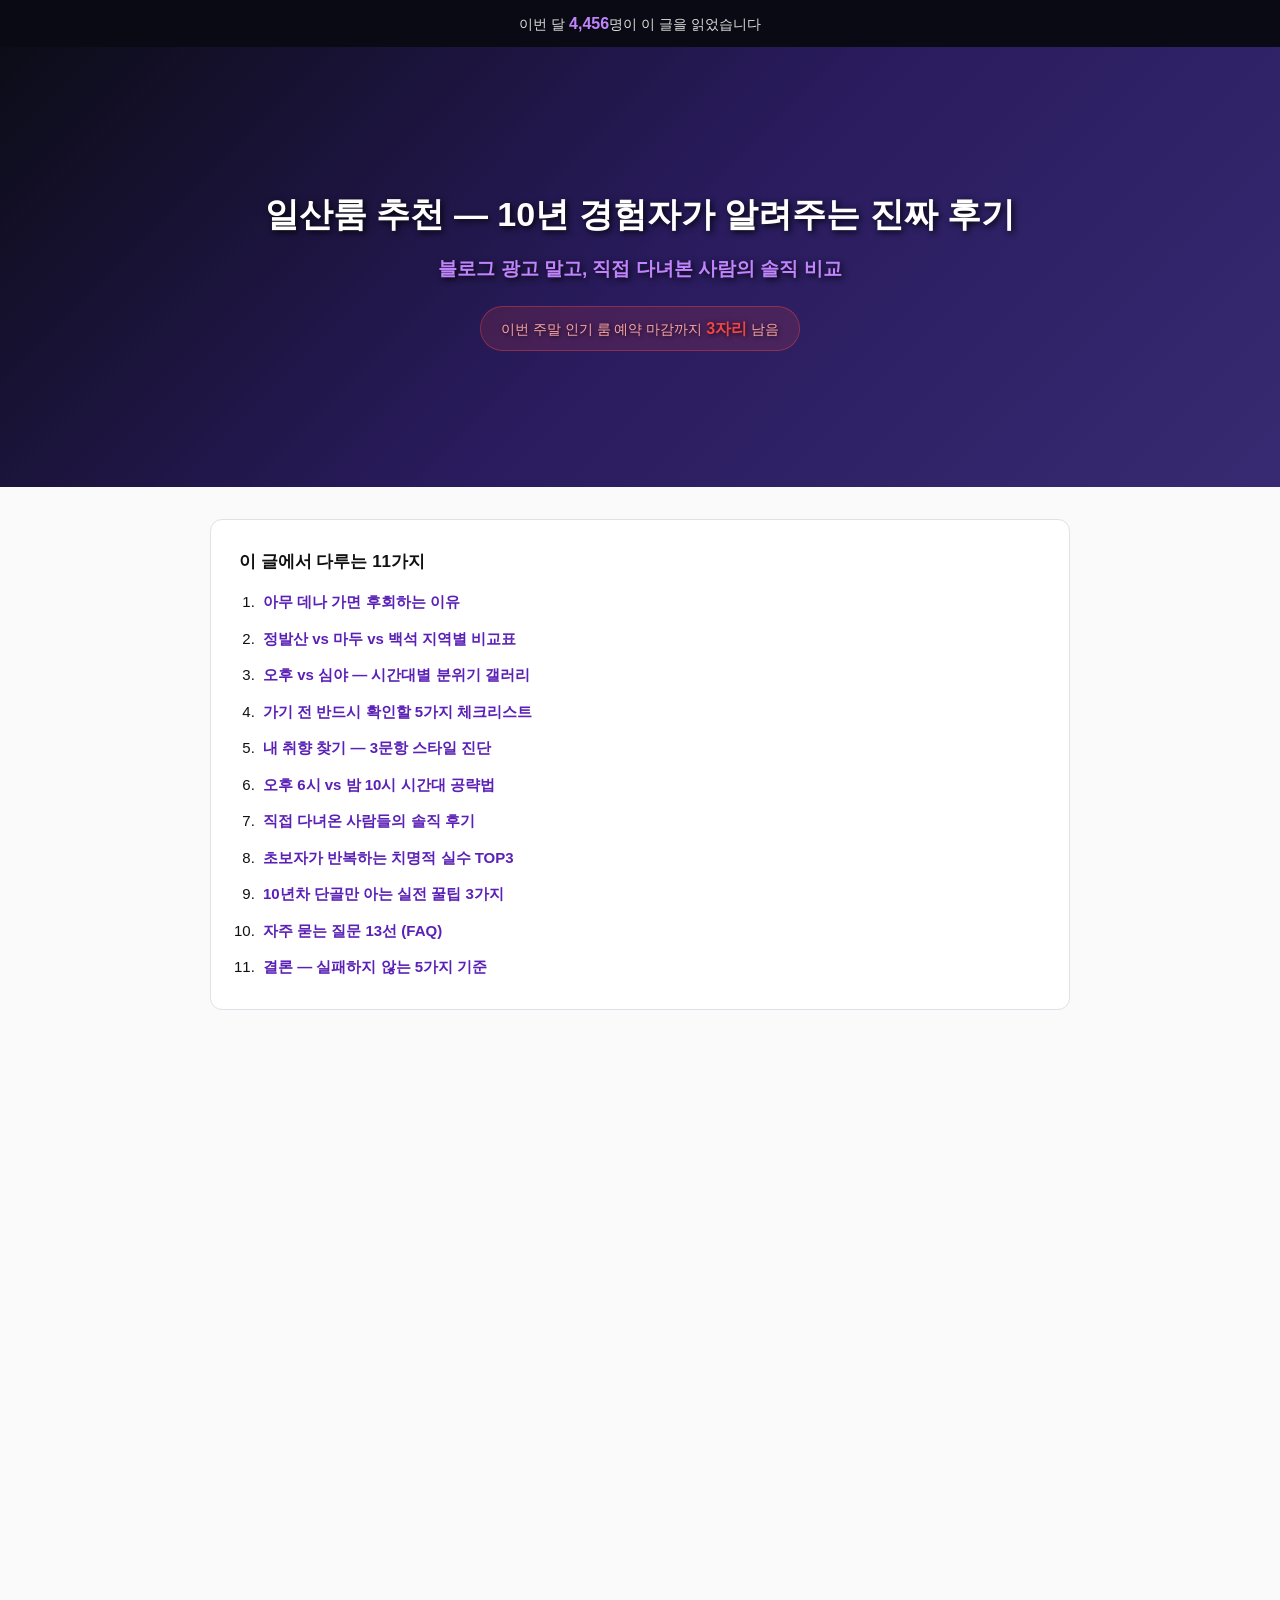
==== commit 3a0ebcac: "Revert "chore: 전화번호 전면 제거 + CLAUDE.md 금지규칙" This reverts commit 4b8ea46a66acb5424f58689e5eabb6071e23" ====
--- a/index.html
+++ b/index.html
@@ -632,9 +632,9 @@
       <span class="bottom-bar-icon" aria-hidden="true">&#127968;</span>
       <span>일산룸 메인</span>
     </a>
-    <a href="https://theassetsquare.com/" class="bottom-bar-btn bottom-bar-primary" aria-label="신실장에게 전화하기 ">
+    <a href="tel:01036954929" class="bottom-bar-btn bottom-bar-primary" aria-label="신실장에게 전화하기 010-3695-4929">
       <span class="bottom-bar-icon" aria-hidden="true">&#128222;</span>
-      <span>신실장 </span>
+      <span>신실장 010-3695-4929</span>
     </a>
   </nav>
 
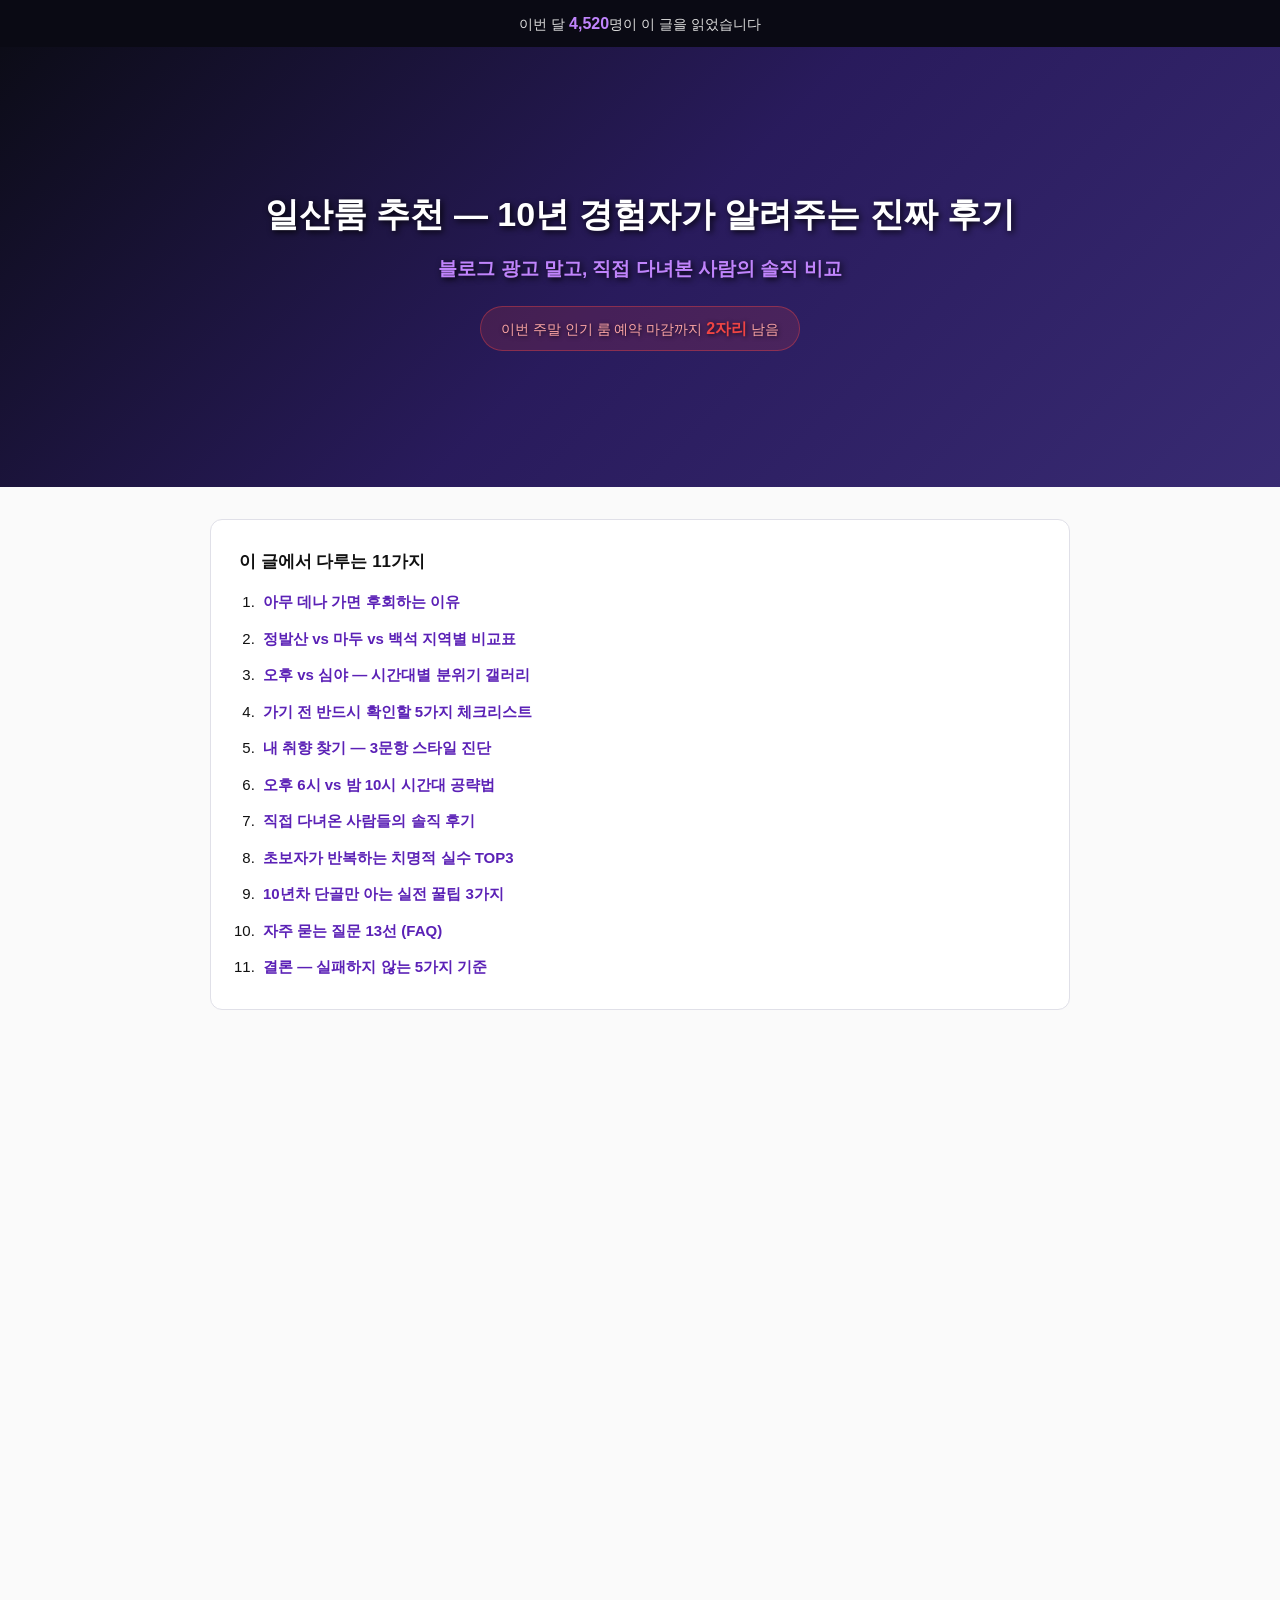
==== commit fa22d69d: "feat(seo): 후킹 메타 최적화(일산룸 키워드 선두) + GSC 자동 모니터 스크립트 - 홈/legal title·meta·OG·twitter 후킹 카피 + 핵심키워드 선두 " ====
--- a/index.html
+++ b/index.html
@@ -8,19 +8,19 @@
   <link rel="icon" href="/favicon.ico" type="image/x-icon">
   <meta name="naver-site-verification" content="840f8734d911a75cc5acc208142904496e6d5bfd" />
   <meta name="google-site-verification" content="HJjm7MRxykCQ7d_9L7glaTeeaWrmJIzAKY0BcNcfm88" />
-  <meta name="description" content="블로그 광고 말고 진짜 발품 뛴 솔직 비교. 정발산·마두·백석 3대 권역 시설/음향/환기/단골 비율까지 표로 정리. 가기 전 체크리스트 5가지 필독.">
+  <meta name="description" content="일산룸 어디가 좋을까? 블로그 광고 말고 10년차가 직접 발품 뛴 솔직 비교. 정발산·마두·백석 시설·음향·환기·단골 비율까지 표로 정리, 가기 전 꼭 봐야 할 체크리스트 5가지 공개.">
   <meta name="keywords" content="일산룸, 일산 룸, 일산룸 추천, 일산룸 후기, 일산룸 예약, 일산 프라이빗 룸, 정발산 룸, 마두 룸, 백석 룸, 일산 라운지, 일산 노래룸, 라페스타 룸">
   <link rel="canonical" href="https://ilsanroom3.pages.dev/">
   <meta property="og:type" content="article">
   <meta property="og:title" content="일산룸 — 10년차가 직접 다녀본 정발산·마두·백석 솔직 비교">
-  <meta property="og:description" content="블로그 광고 말고 진짜 발품 뛴 솔직 비교. 정발산·마두·백석 3대 권역 시설/음향/환기/단골 비율까지 표로 정리.">
+  <meta property="og:description" content="일산룸 어디가 좋을까? 10년차가 직접 발품 뛴 솔직 비교. 정발산·마두·백석 시설·음향·환기·단골 비율까지 표로 정리, 가기 전 체크리스트 5가지.">
   <meta property="og:url" content="https://ilsanroom3.pages.dev/">
   <meta property="og:image" content="https://ilsanroom3.pages.dev/og-home.png">
   <meta property="og:image:width" content="1200">
   <meta property="og:image:height" content="1200">
   <meta name="twitter:card" content="summary_large_image">
   <meta name="twitter:title" content="일산룸 — 10년차가 직접 다녀본 정발산·마두·백석 솔직 비교">
-  <meta name="twitter:description" content="블로그 광고 말고 진짜 발품 뛴 솔직 비교. 시설/음향/환기/단골 비율까지 표로 정리.">
+  <meta name="twitter:description" content="일산룸 어디가 좋을까? 10년차가 직접 발품 뛴 솔직 비교. 시설·음향·환기·단골 비율까지 표로 정리.">
   <meta name="twitter:image" content="https://ilsanroom3.pages.dev/og-home.png">
   <meta property="og:locale" content="ko_KR">
   <meta property="og:site_name" content="일산룸 추천 가이드">
@@ -594,7 +594,7 @@
           <details class="faq-item">
             <summary class="faq-question">이 가이드는 어떤 기준으로 운영되나요?</summary>
             <div class="faq-answer">
-              <p>본 사이트는 방송통신심의위원회 권장 사항과 정보통신망법, 청소년 보호법을 100% 준수합니다. 가격·할인 관련 표현은 사용하지 않으며, 만 19세 이상 성인 대상 정보 가이드로만 운영됩니다. 위반 단어는 자동 차단 시스템으로 24시간 모니터링됩니다. 자세한 운영 정책은 <a href="/legal/">합법 운영 정책 페이지</a>에서 확인할 수 있습니다.</p>
+              <p>본 사이트는 방송통신심의위원회 권장 사항과 정보통신망법, 청소년 보호법을 100% 준수합니다. 가격·할인 관련 표현은 사용하지 않으며, 만 19세 이상 성인 대상 정보 가이드로만 운영됩니다. 위반 단어는 자동 차단 시스템으로 24시간 모니터링됩니다. 가짜 후기·협찬·가격 표시를 일체 배제하는 자세한 기준은 <a href="/legal/">일산룸 가이드 합법 운영 정책 페이지</a>에서 확인할 수 있습니다.</p>
             </div>
           </details>
 
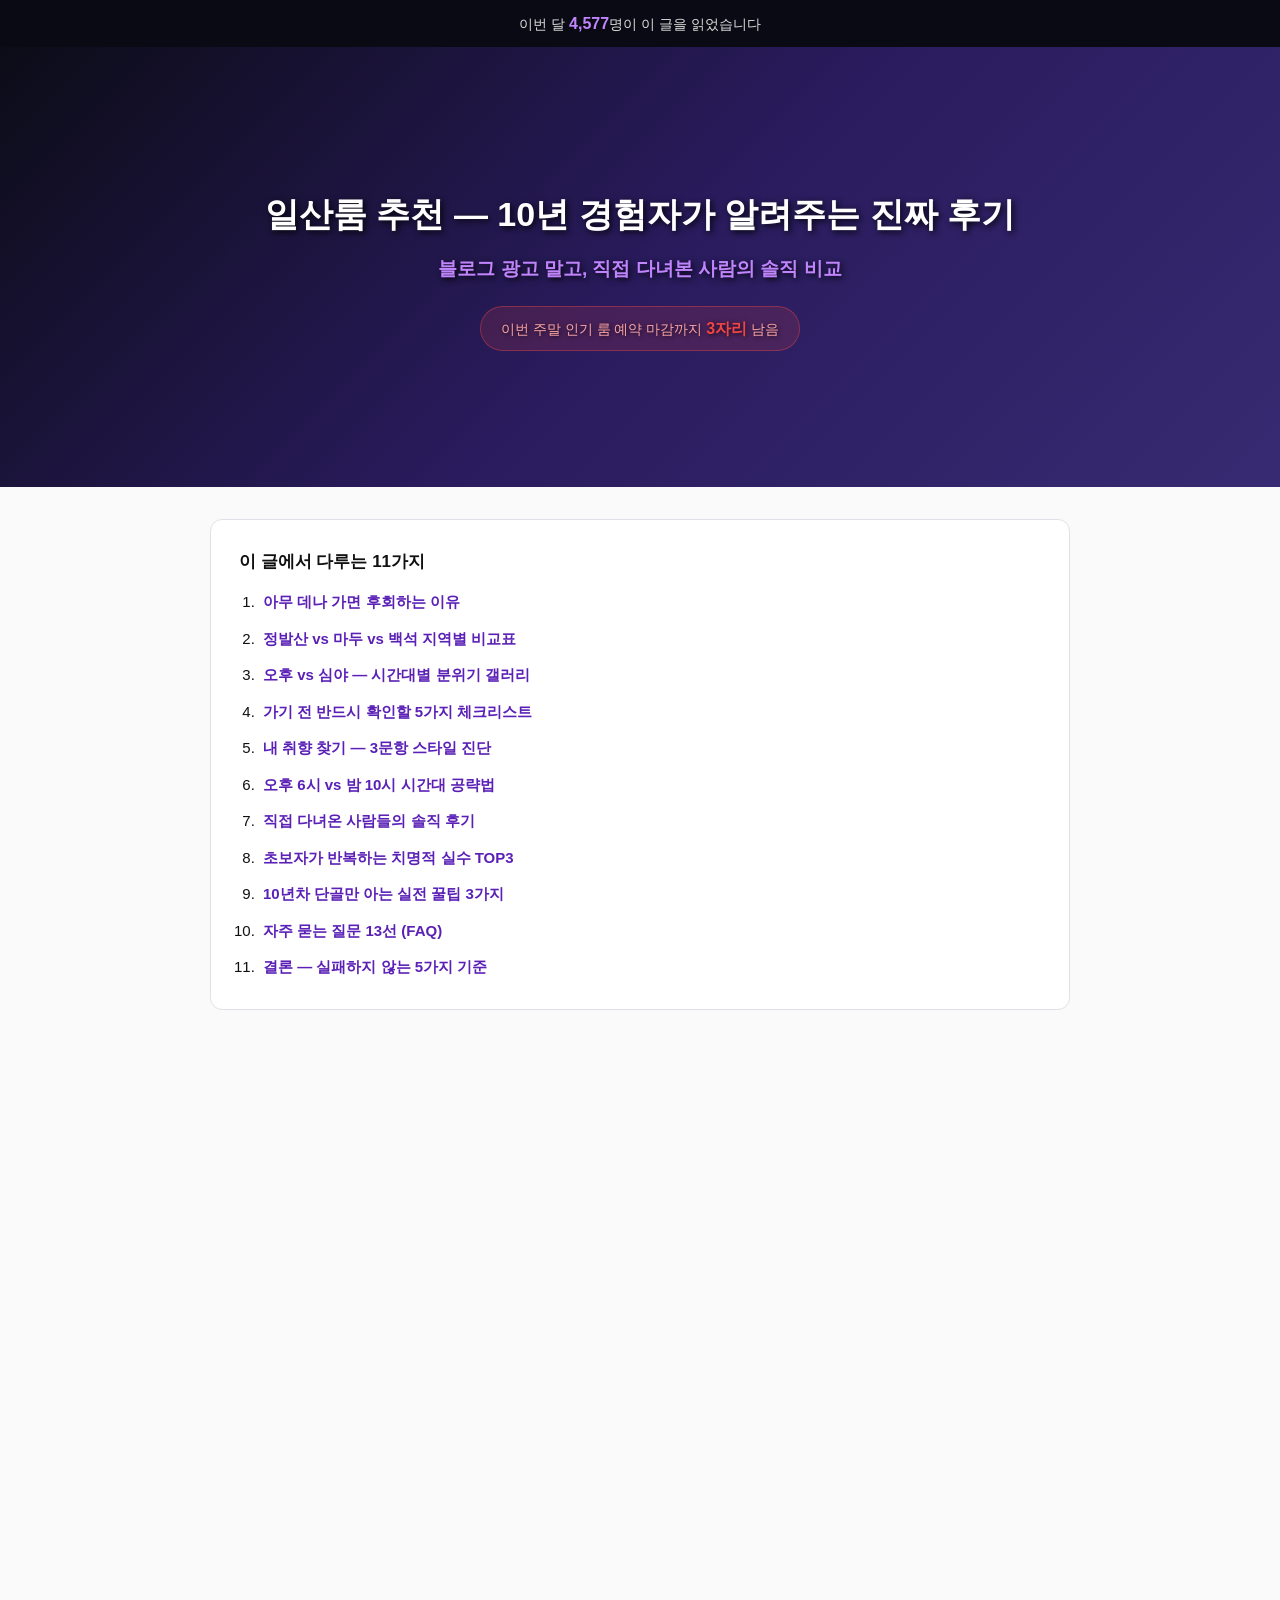
==== commit bc88d6ab: "feat(seo): 롱테일 스포크 4페이지 추가 + legal 콘텐츠 보강 (허브앤스포크) - 신규 페이지: /jeongbalsan/ /madu/ /baekseok/ /reserv" ====
--- a/index.html
+++ b/index.html
@@ -392,6 +392,14 @@
             </table>
           </div>
         </div>
+
+        <p style="margin-top:18px">각 권역을 더 깊게 파고든 상세 가이드를 따로 정리했다. 분위기와 목적에 맞춰 골라 읽어보면 결정이 빨라진다.</p>
+        <nav class="area-guide-links" aria-label="권역별 상세 가이드" style="display:flex;flex-wrap:wrap;gap:10px;margin:14px 0 4px">
+          <a href="/jeongbalsan/" style="flex:1;min-width:140px;text-align:center;padding:14px 12px;background:#f1eefb;color:#4c1d95;font-weight:700;text-decoration:none;border-radius:10px;min-height:44px;line-height:1.35;display:flex;align-items:center;justify-content:center">정발산 룸 상세 가이드 →</a>
+          <a href="/madu/" style="flex:1;min-width:140px;text-align:center;padding:14px 12px;background:#e8f4f8;color:#0e5a73;font-weight:700;text-decoration:none;border-radius:10px;min-height:44px;line-height:1.35;display:flex;align-items:center;justify-content:center">마두 룸 상세 가이드 →</a>
+          <a href="/baekseok/" style="flex:1;min-width:140px;text-align:center;padding:14px 12px;background:#e9f6ec;color:#166534;font-weight:700;text-decoration:none;border-radius:10px;min-height:44px;line-height:1.35;display:flex;align-items:center;justify-content:center">백석 룸 상세 가이드 →</a>
+          <a href="/reserve/" style="flex:1;min-width:140px;text-align:center;padding:14px 12px;background:#fbeee6;color:#9a3412;font-weight:700;text-decoration:none;border-radius:10px;min-height:44px;line-height:1.35;display:flex;align-items:center;justify-content:center">예약·시간대 공략법 →</a>
+        </nav>
       </section>
 
       <section class="article-section" id="section-gallery">
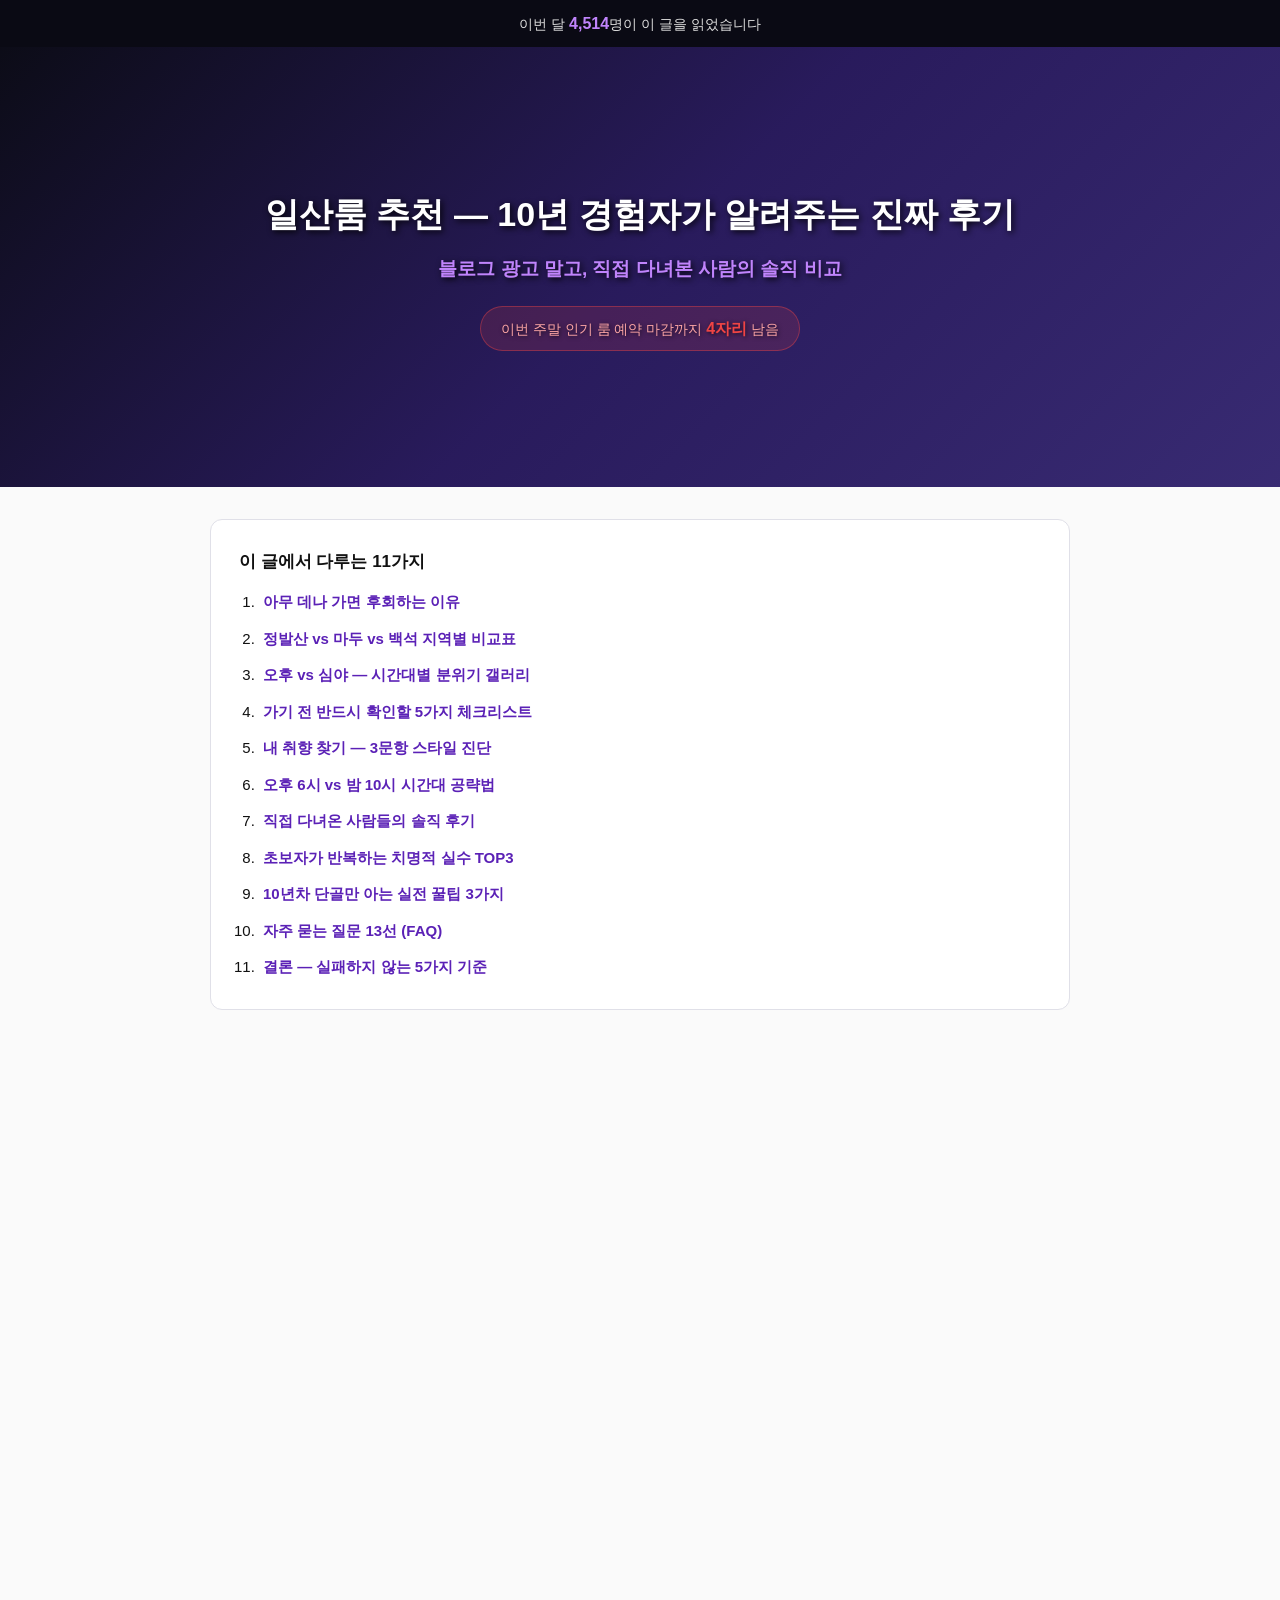
==== commit b15f0fac: "feat(cta): 모든 페이지 하단 전체폭 고정 통화바(명월관 신실장 010-3695-4929) - 6개 전 페이지에 화면 하단 고정 전화바 이식/통일 - 좌우 2분할 → 전체폭" ====
--- a/index.html
+++ b/index.html
@@ -636,13 +636,9 @@
 
   <!-- Fixed Bottom Contact Bar (mobile + PC) -->
   <nav class="fixed-bottom-bar" id="fixedBottomBar" aria-label="하단 연락처">
-    <a href="https://nolcool.com/" class="bottom-bar-btn" target="_blank" rel="noopener noreferrer" aria-label="일산룸 메인 사이트로 이동">
-      <span class="bottom-bar-icon" aria-hidden="true">&#127968;</span>
-      <span>일산룸 메인</span>
-    </a>
     <a href="tel:01036954929" class="bottom-bar-btn bottom-bar-primary" aria-label="신실장에게 전화하기 010-3695-4929">
       <span class="bottom-bar-icon" aria-hidden="true">&#128222;</span>
-      <span>신실장 010-3695-4929</span>
+      <span>명월관 신실장 010-3695-4929</span>
     </a>
   </nav>
 
--- a/style.css
+++ b/style.css
@@ -227,9 +227,9 @@
   min-height: 44px; transition: background 0.15s;
 }
 .bottom-bar-btn:active { background: rgba(255,255,255,0.08); }
-.bottom-bar-primary { background: linear-gradient(135deg, #7c3aed, #9333ea); color: #fff; font-size: 15px; }
+.bottom-bar-primary { background: linear-gradient(135deg, #7c3aed, #9333ea); color: #fff; font-size: 18px; font-weight: 800; letter-spacing: 0.3px; gap: 10px; }
 .bottom-bar-primary:active { opacity: 0.9; }
-.bottom-bar-icon { font-size: 18px; }
+.bottom-bar-icon { font-size: 22px; }
 
 /* ===== FOOTER ===== */
 .footer { background: #0a0a14; color: #999; text-align: center; padding: 32px 20px 88px; font-size: 13px; line-height: 1.7; margin-top: 40px; }
--- a/style.css
+++ b/style.css
@@ -227,9 +227,9 @@
   min-height: 44px; transition: background 0.15s;
 }
 .bottom-bar-btn:active { background: rgba(255,255,255,0.08); }
-.bottom-bar-primary { background: linear-gradient(135deg, #7c3aed, #9333ea); color: #fff; font-size: 15px; }
+.bottom-bar-primary { background: linear-gradient(135deg, #7c3aed, #9333ea); color: #fff; font-size: 18px; font-weight: 800; letter-spacing: 0.3px; gap: 10px; }
 .bottom-bar-primary:active { opacity: 0.9; }
-.bottom-bar-icon { font-size: 18px; }
+.bottom-bar-icon { font-size: 22px; }
 
 /* ===== FOOTER ===== */
 .footer { background: #0a0a14; color: #999; text-align: center; padding: 32px 20px 88px; font-size: 13px; line-height: 1.7; margin-top: 40px; }
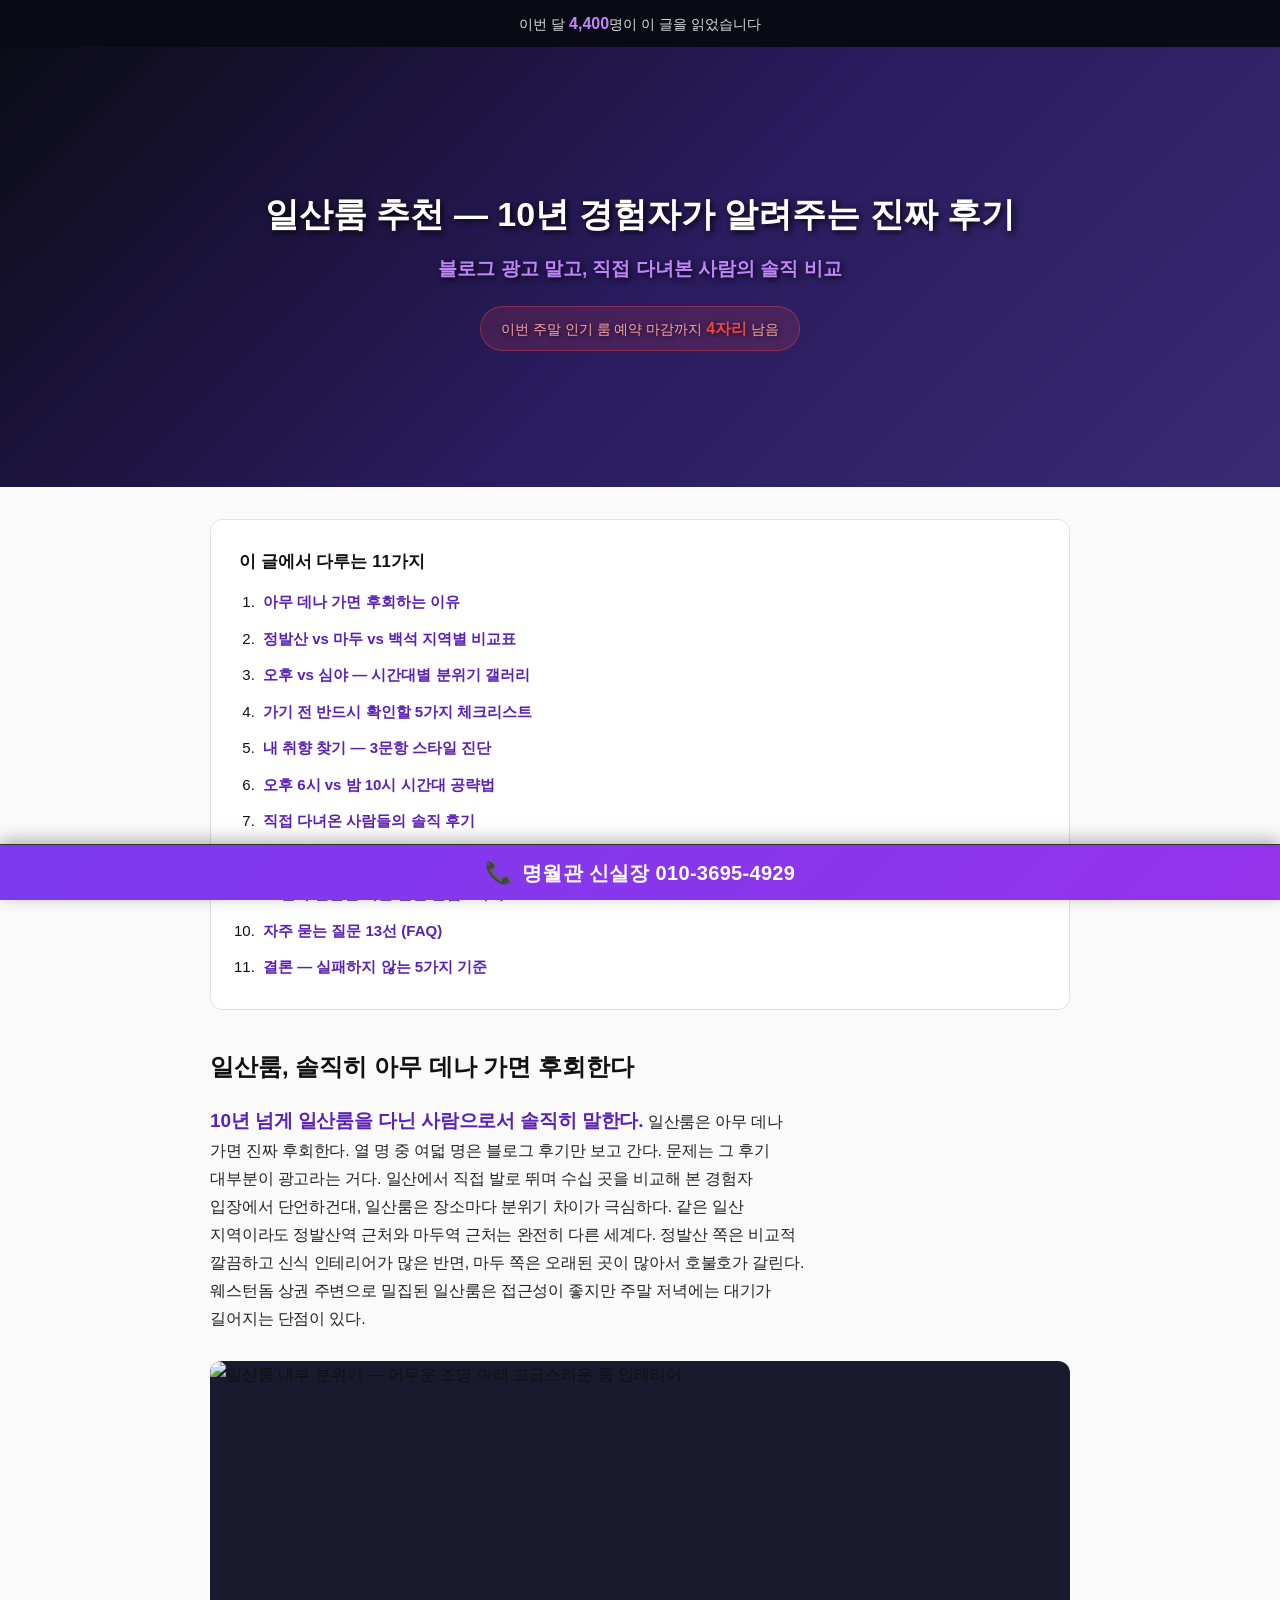
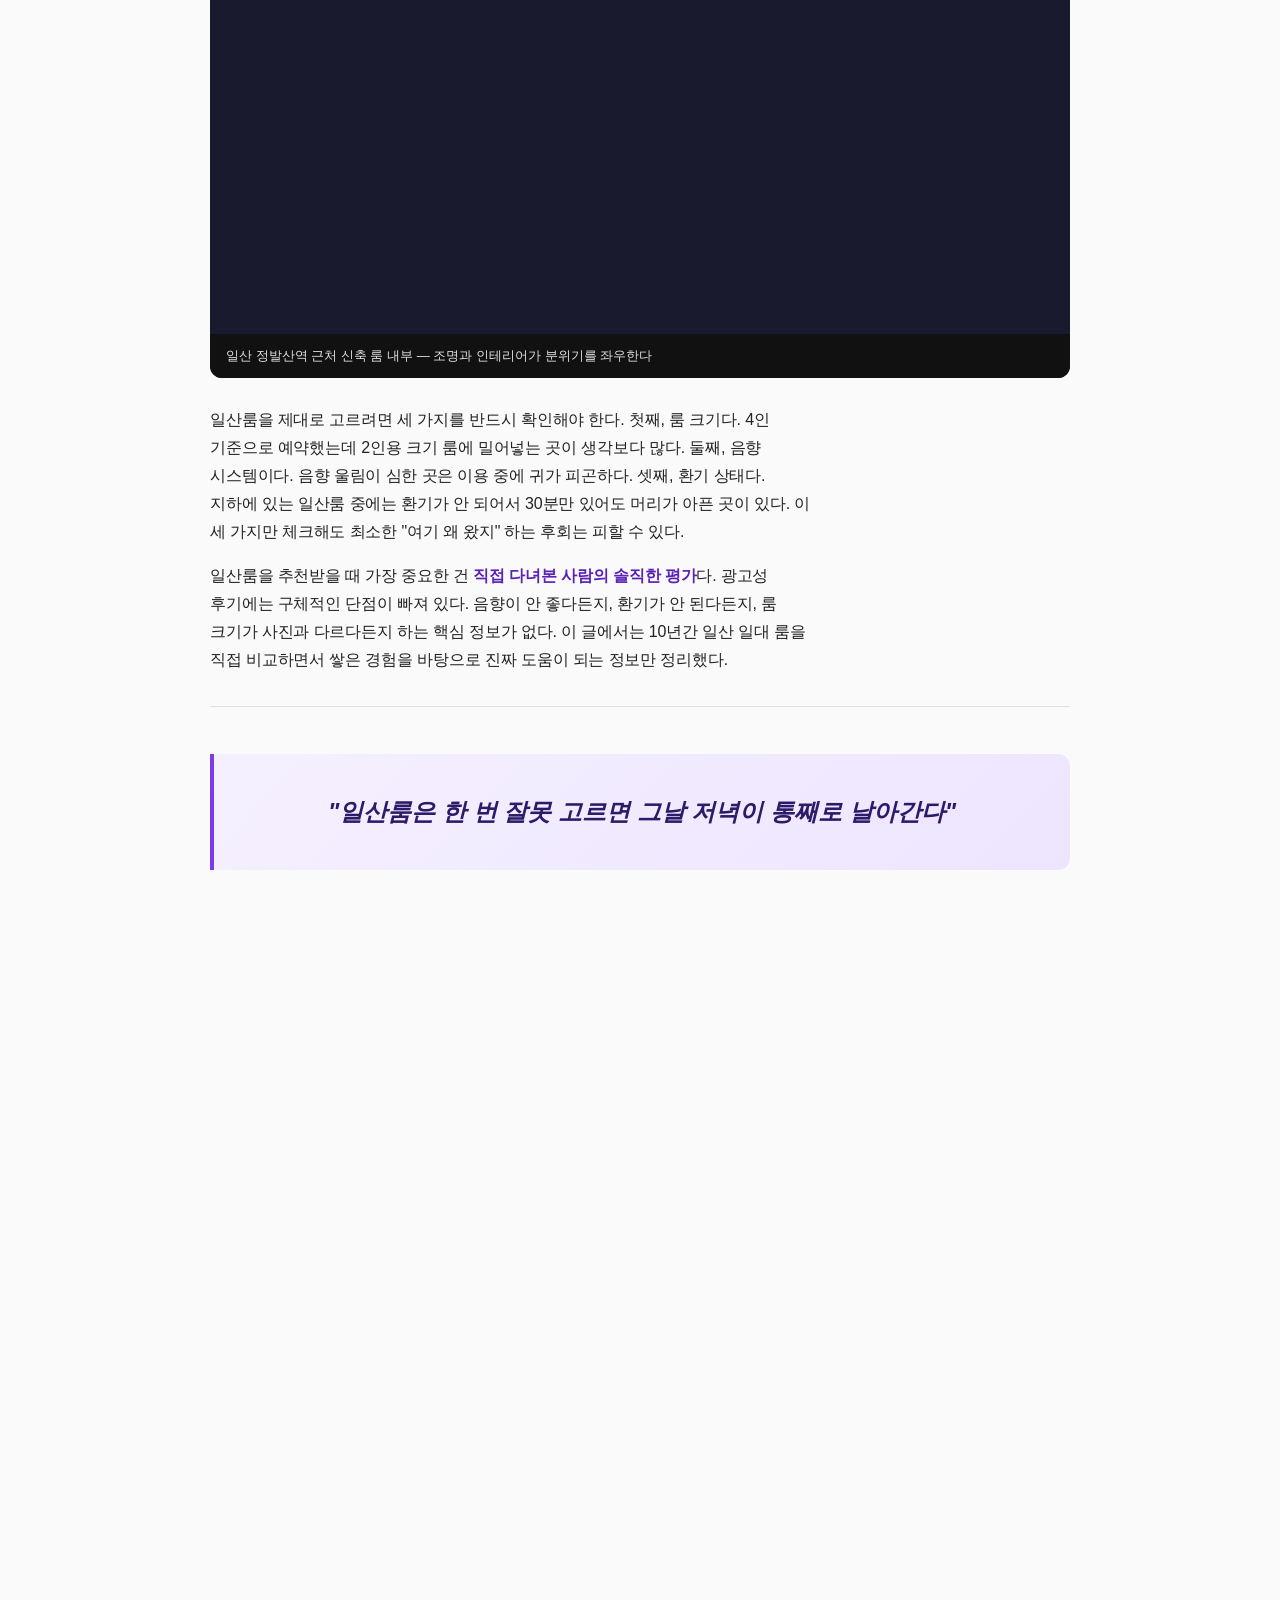
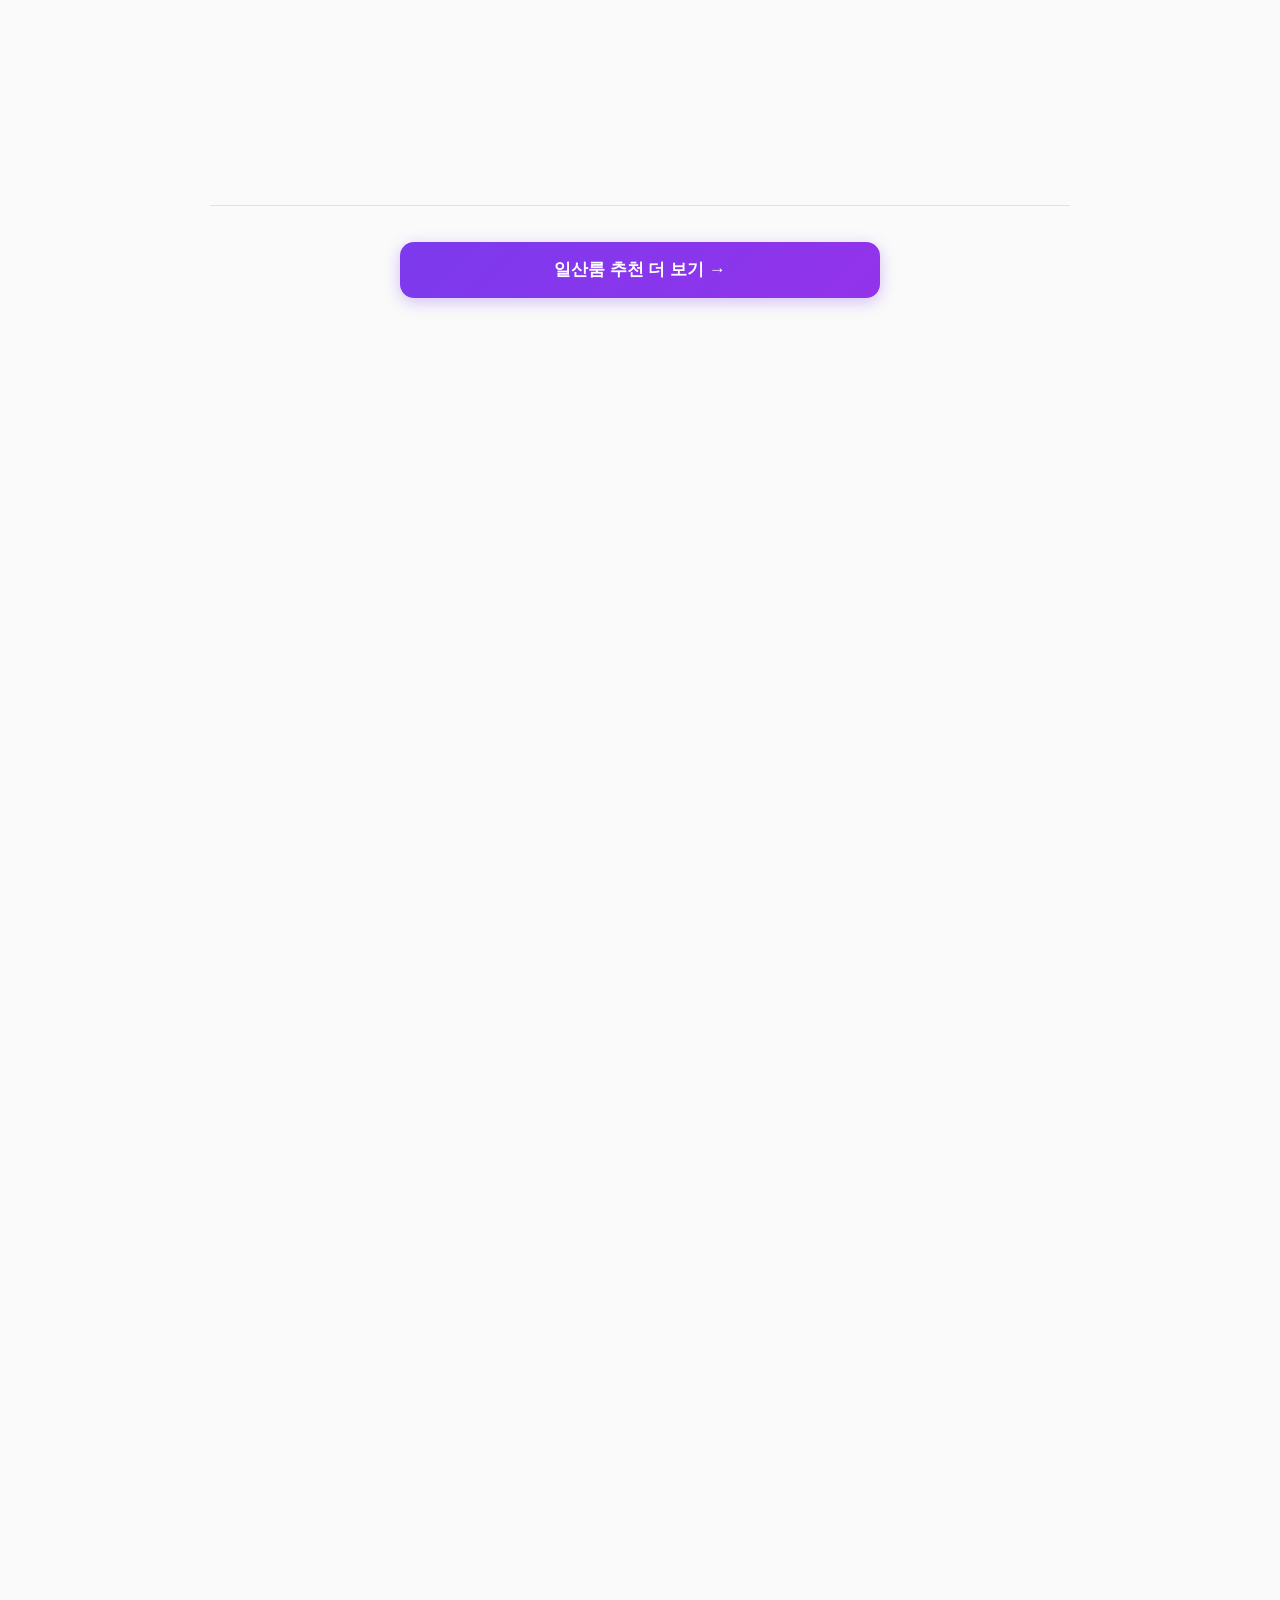
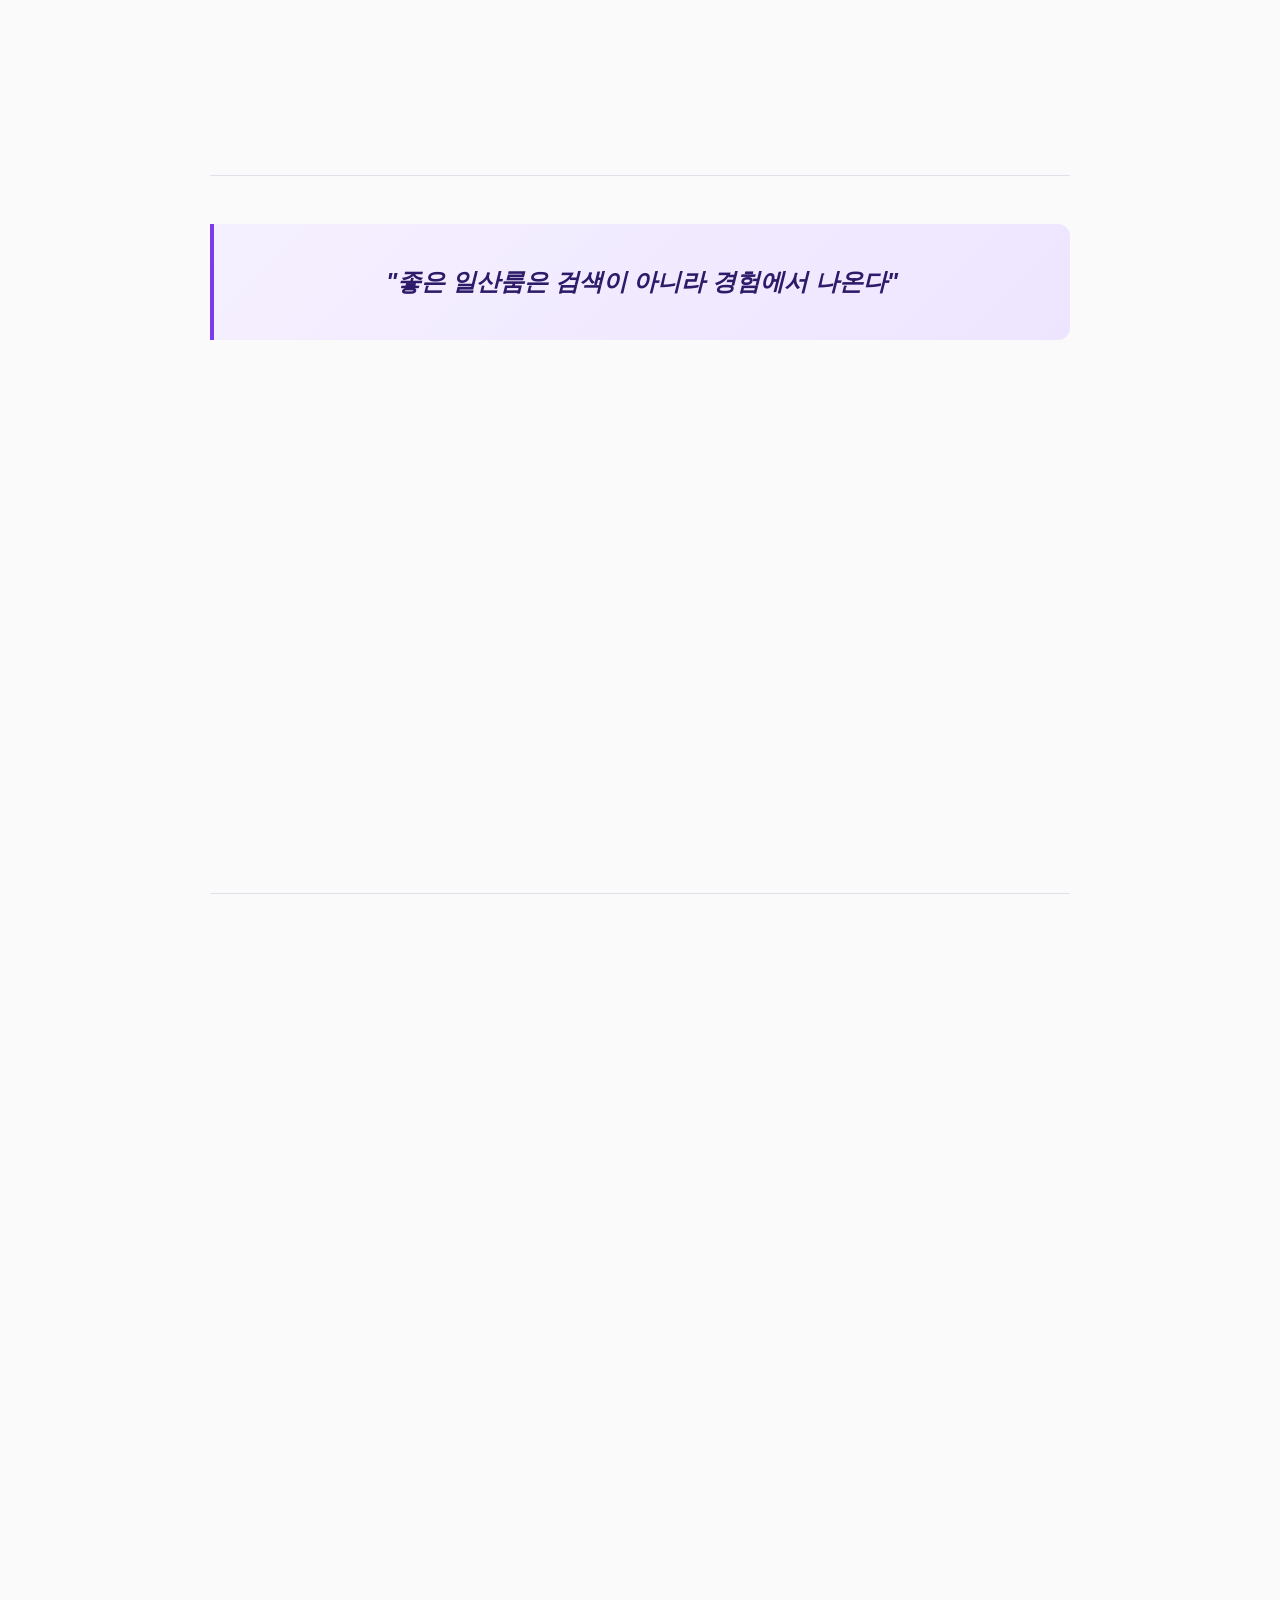
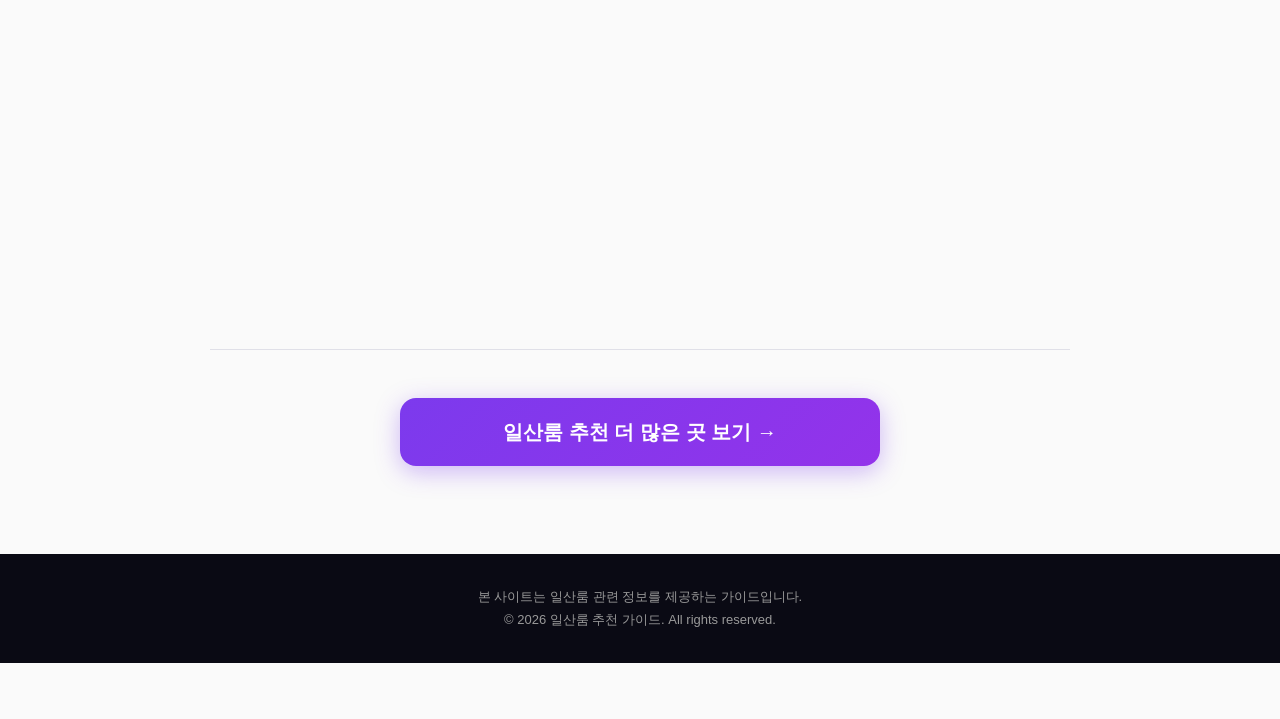
==== commit c1aa8731: "fix(cta): 모바일 전화바 미표시 해결 — CSS cache-first 무효화(style.css?v=6 + SW v6) 재방문 모바일이 통화바 CSS 없던 옛 style.cs" ====
--- a/index.html
+++ b/index.html
@@ -272,8 +272,8 @@
     .hero-sub{font-size:17px;color:#c084fc;font-weight:600;text-shadow:2px 2px 6px rgba(0,0,0,.9);margin-bottom:20px}
   </style>
   <!-- Non-critical CSS loaded async -->
-  <link rel="preload" href="/style.css" as="style" onload="this.onload=null;this.rel='stylesheet'">
-  <noscript><link href="/style.css" rel="stylesheet"></noscript>
+  <link rel="preload" href="/style.css?v=6" as="style" onload="this.onload=null;this.rel='stylesheet'">
+  <noscript><link href="/style.css?v=6" rel="stylesheet"></noscript>
 </head>
 <body>
 
--- a/style.css
+++ b/style.css
@@ -237,7 +237,8 @@
 /* ===== RESPONSIVE — PC ===== */
 @media (min-width: 768px) {
   body { padding-bottom: 56px; }
-  .fixed-bottom-bar { max-width: 900px; left: 50%; transform: translateX(-50%); border-radius: 16px 16px 0 0; }
+  .fixed-bottom-bar { left: 0; right: 0; max-width: none; transform: none; border-radius: 0; }
+  .bottom-bar-primary { font-size: 20px; }
   .footer { padding-bottom: 32px; }
   .hero { min-height: 440px; }
   .hero-content { padding: 72px 40px 64px; }
@@ -313,8 +314,7 @@
 
 /* ===== CLS PREVENTION: reserve space ===== */
 .social-count { min-height: 41px; }
-.fixed-bottom-bar { will-change: transform; }
-body { content-visibility: auto; }
+/* body에는 content-visibility 금지! contain이 position:fixed 전화바를 문서 하단으로 밀어냄(화면 고정 깨짐) */
 .article-section { contain-intrinsic-size: auto 400px; content-visibility: auto; }
 .hero { content-visibility: visible; }
 
--- a/style.css
+++ b/style.css
@@ -237,7 +237,8 @@
 /* ===== RESPONSIVE — PC ===== */
 @media (min-width: 768px) {
   body { padding-bottom: 56px; }
-  .fixed-bottom-bar { max-width: 900px; left: 50%; transform: translateX(-50%); border-radius: 16px 16px 0 0; }
+  .fixed-bottom-bar { left: 0; right: 0; max-width: none; transform: none; border-radius: 0; }
+  .bottom-bar-primary { font-size: 20px; }
   .footer { padding-bottom: 32px; }
   .hero { min-height: 440px; }
   .hero-content { padding: 72px 40px 64px; }
@@ -313,8 +314,7 @@
 
 /* ===== CLS PREVENTION: reserve space ===== */
 .social-count { min-height: 41px; }
-.fixed-bottom-bar { will-change: transform; }
-body { content-visibility: auto; }
+/* body에는 content-visibility 금지! contain이 position:fixed 전화바를 문서 하단으로 밀어냄(화면 고정 깨짐) */
 .article-section { contain-intrinsic-size: auto 400px; content-visibility: auto; }
 .hero { content-visibility: visible; }
 
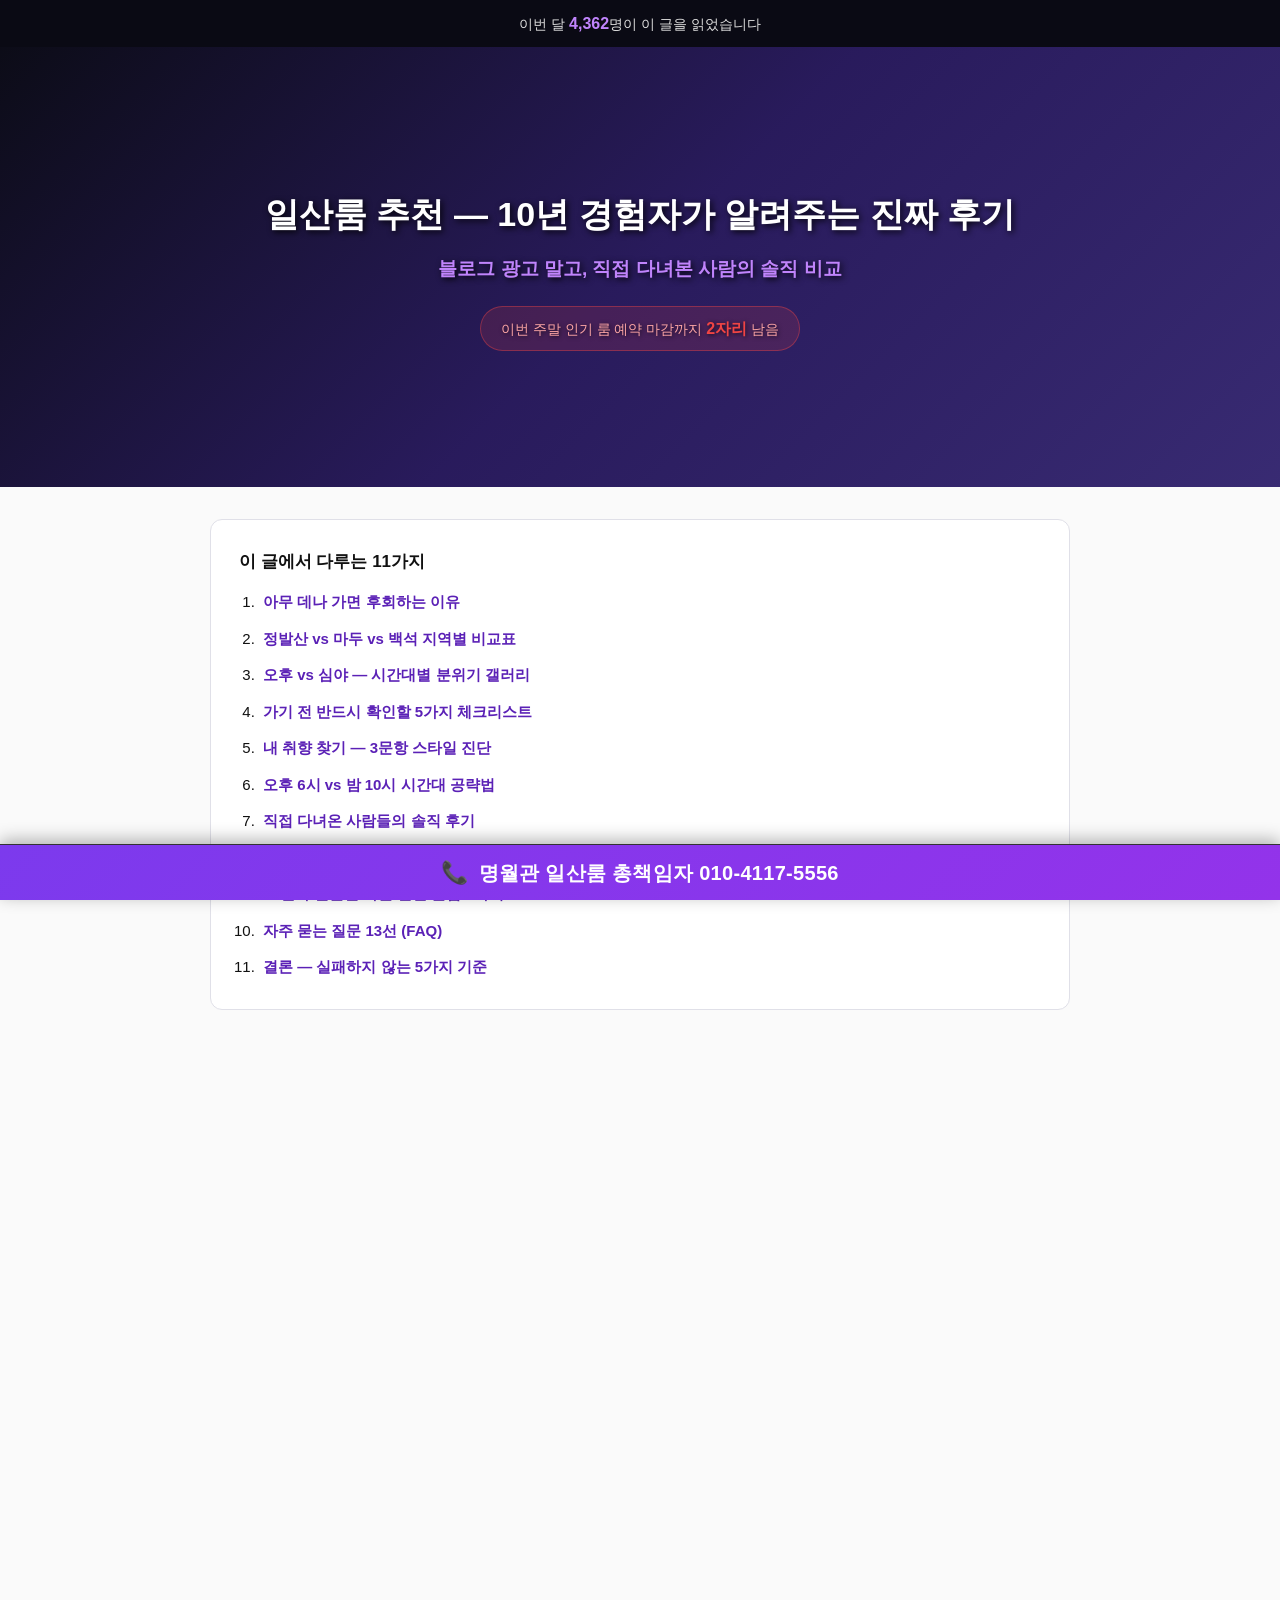
==== commit 5e1bfbbe: "광고주 세트 교체 — 옛 닉네임/번호 -> 일산룸 총책임자 010-4117-5556 (대표님 지시 2026-09-22) 글자와 그림을 함께 바꿨다. 그림은 저장소의 og 생성기를 " ====
--- a/index.html
+++ b/index.html
@@ -85,7 +85,7 @@
         "@id": "https://ilsanroom3.pages.dev/#organization",
         "name": "일산룸 추천 가이드",
         "url": "https://ilsanroom3.pages.dev/",
-        "telephone": "+82-10-3695-4929",
+        "telephone": "+82-10-4117-5556",
         "image": "https://ilsanroom3.pages.dev/og-home.png",
         "logo": "https://ilsanroom3.pages.dev/og-home.png",
         "address": {
@@ -636,9 +636,9 @@
 
   <!-- Fixed Bottom Contact Bar (mobile + PC) -->
   <nav class="fixed-bottom-bar" id="fixedBottomBar" aria-label="하단 연락처">
-    <a href="tel:01036954929" class="bottom-bar-btn bottom-bar-primary" aria-label="신실장에게 전화하기 010-3695-4929">
+    <a href="tel:01041175556" class="bottom-bar-btn bottom-bar-primary" aria-label="일산룸 총책임자에게 전화하기 010-4117-5556">
       <span class="bottom-bar-icon" aria-hidden="true">&#128222;</span>
-      <span>명월관 신실장 010-3695-4929</span>
+      <span>명월관 일산룸 총책임자 010-4117-5556</span>
     </a>
   </nav>
 
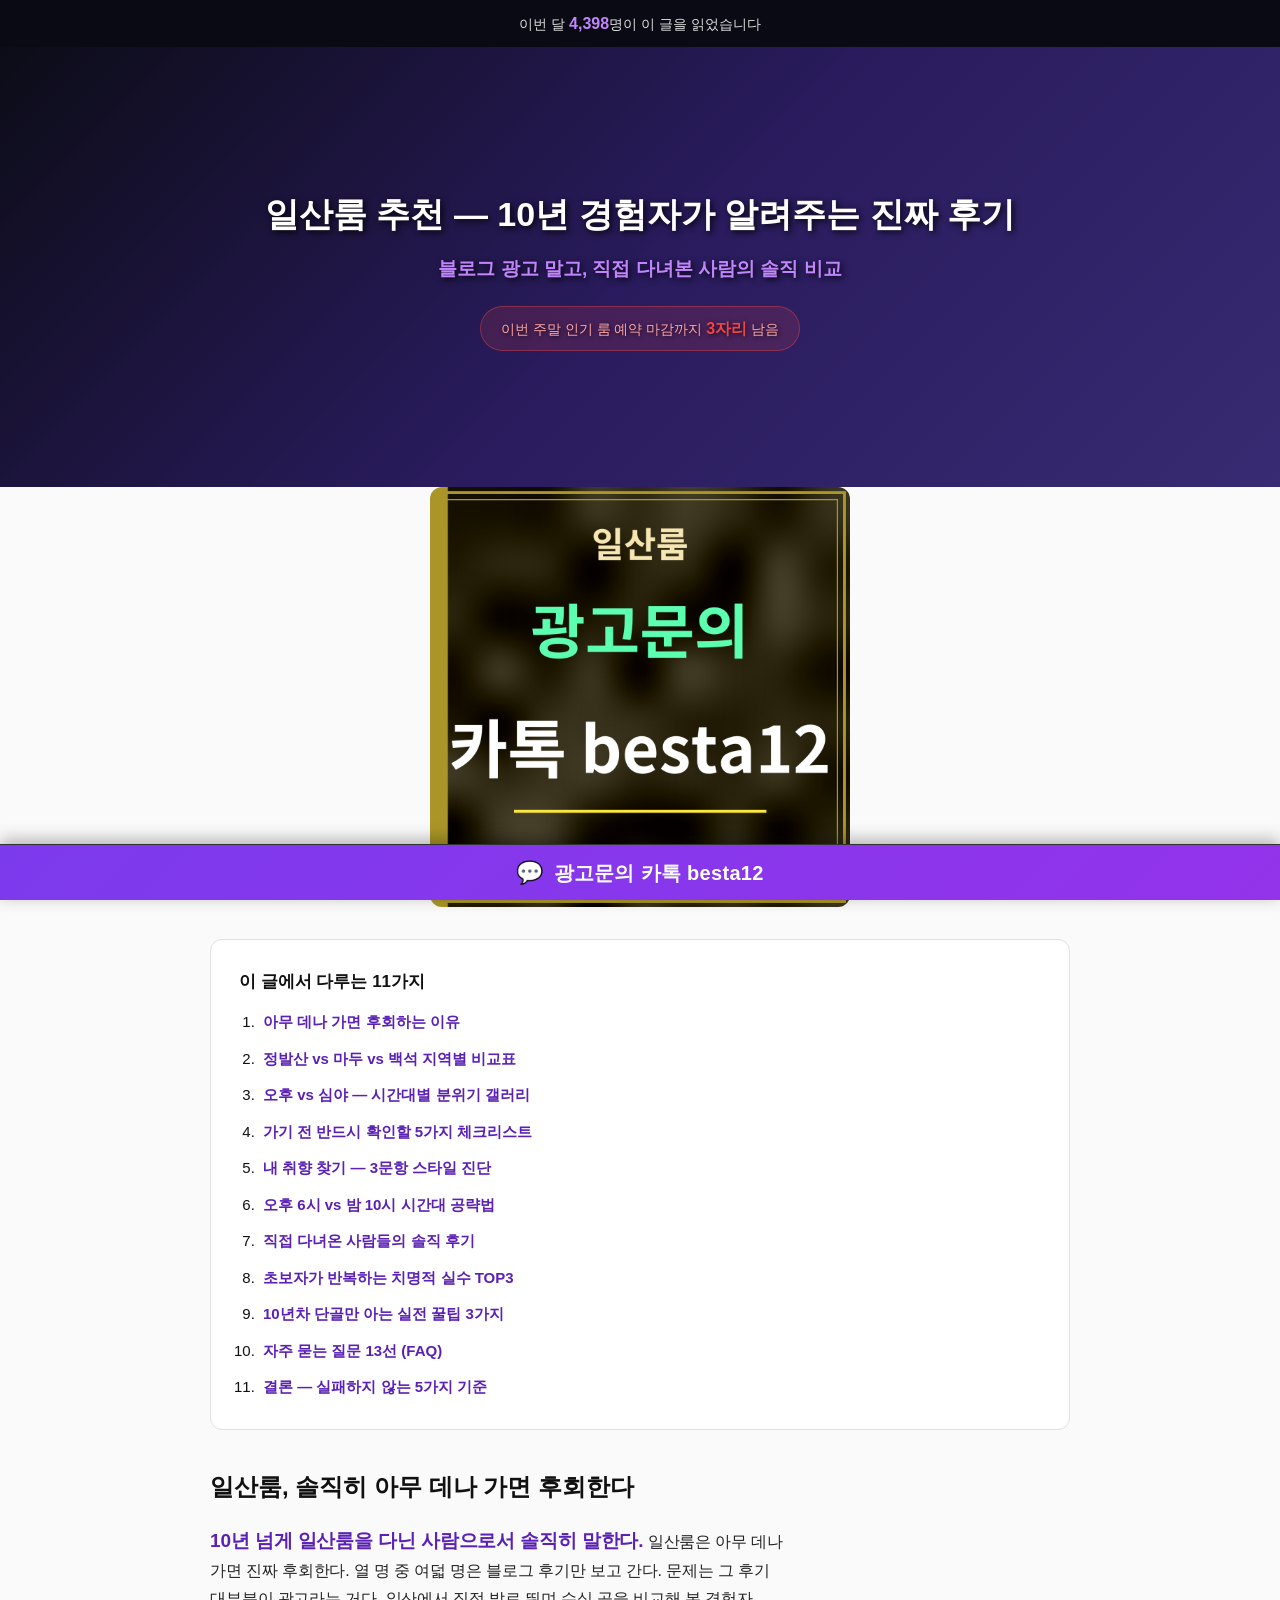
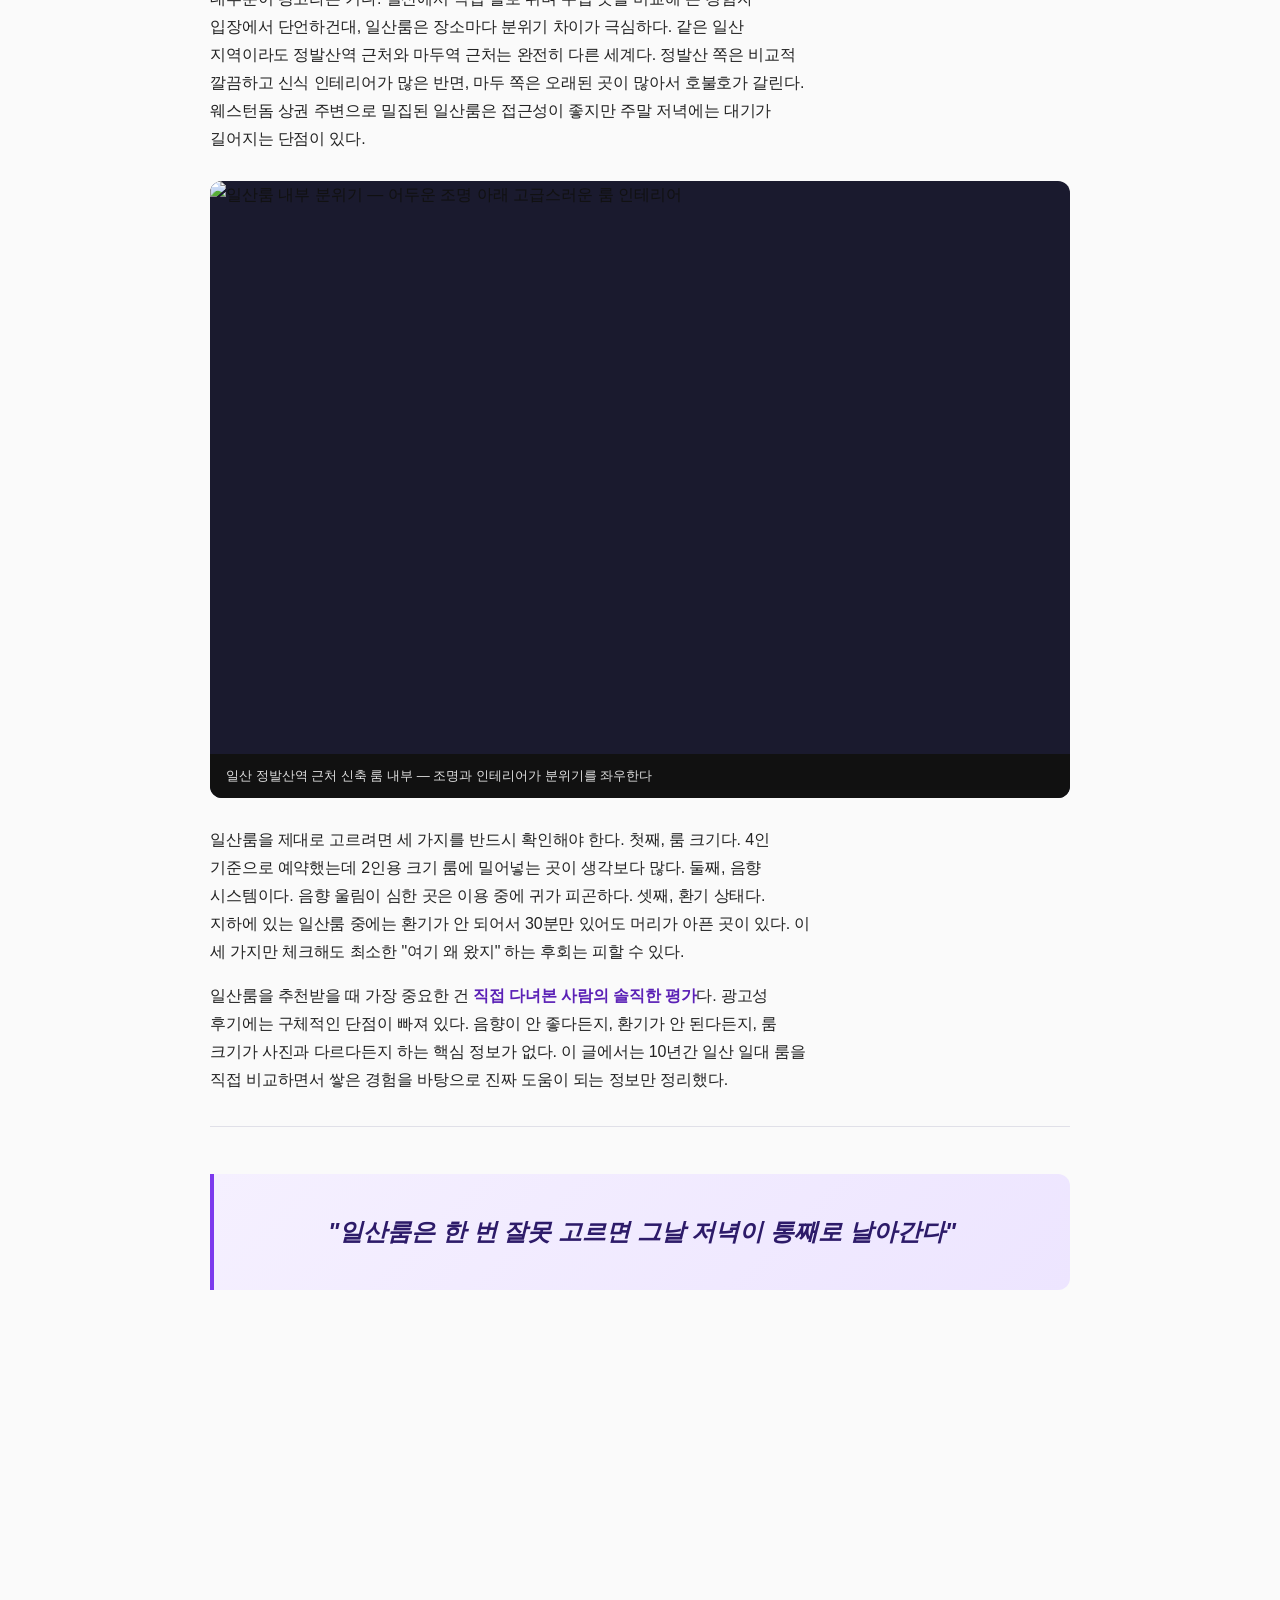
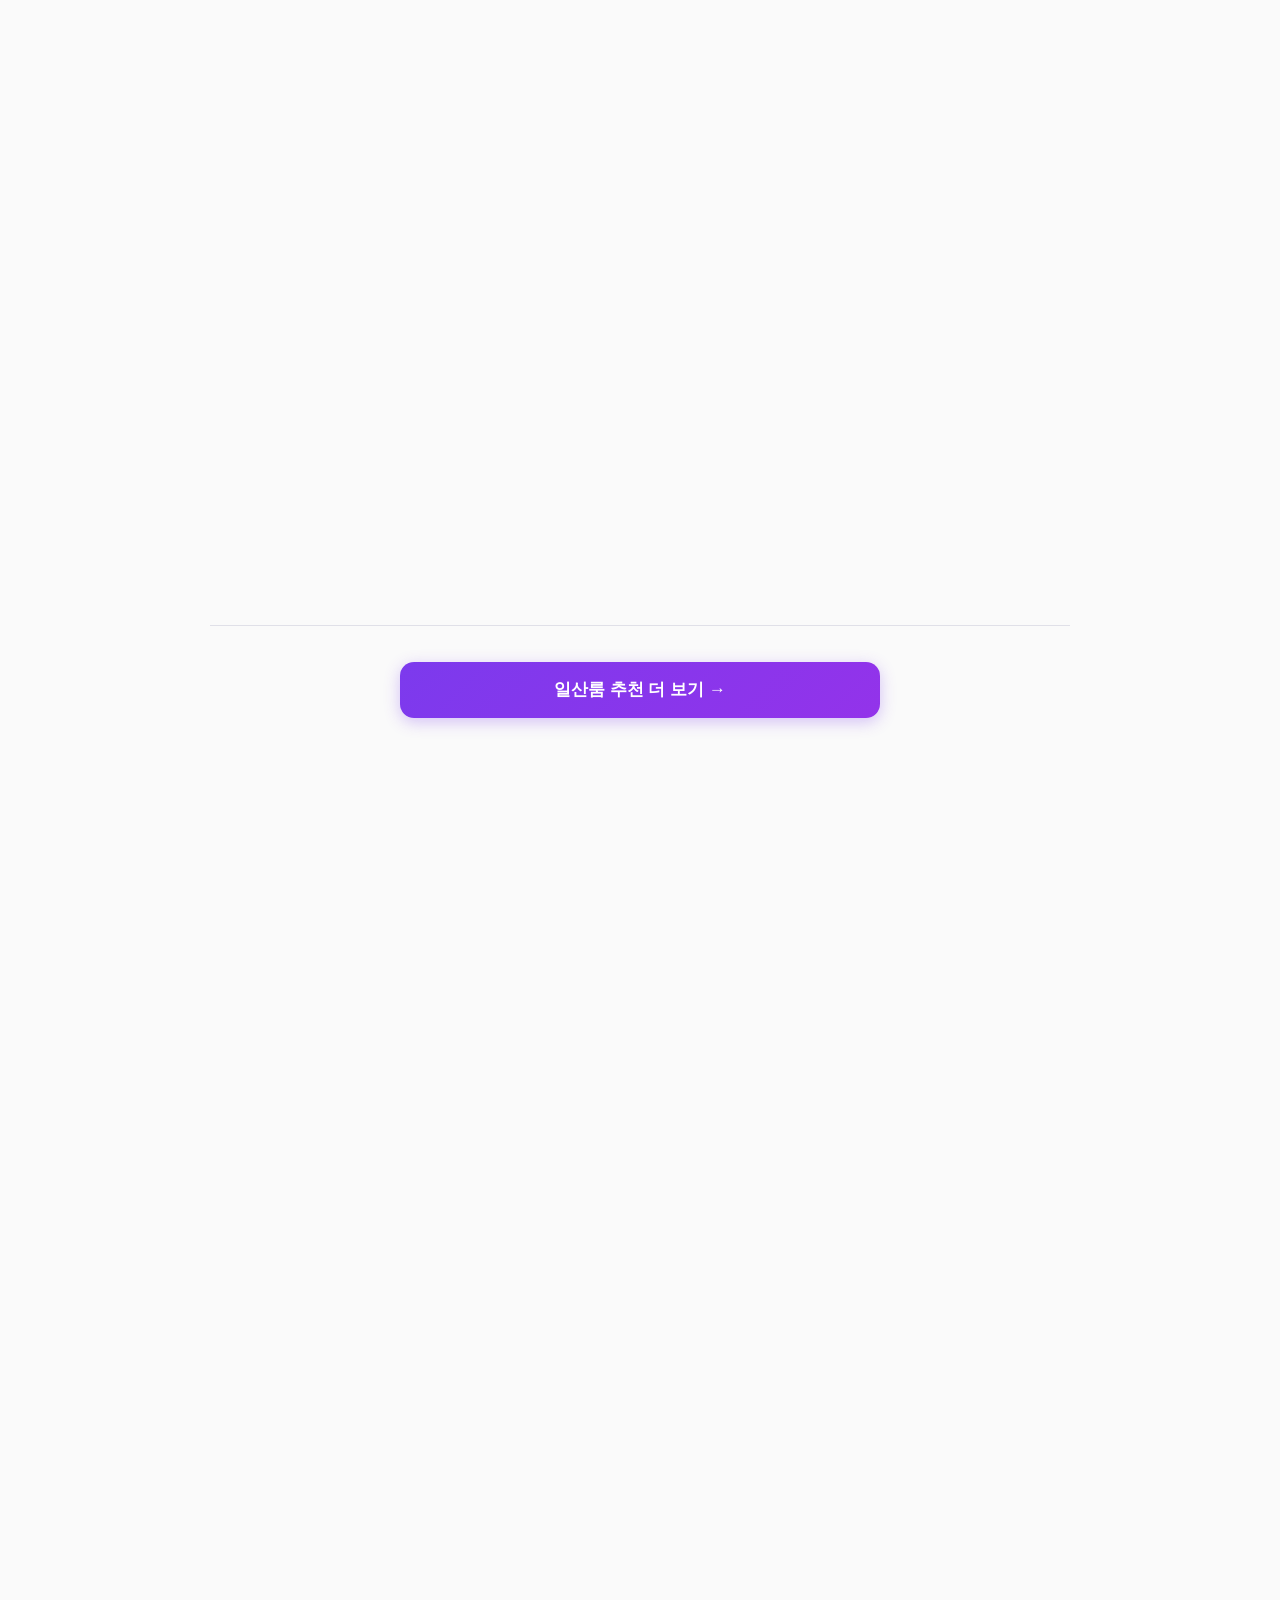
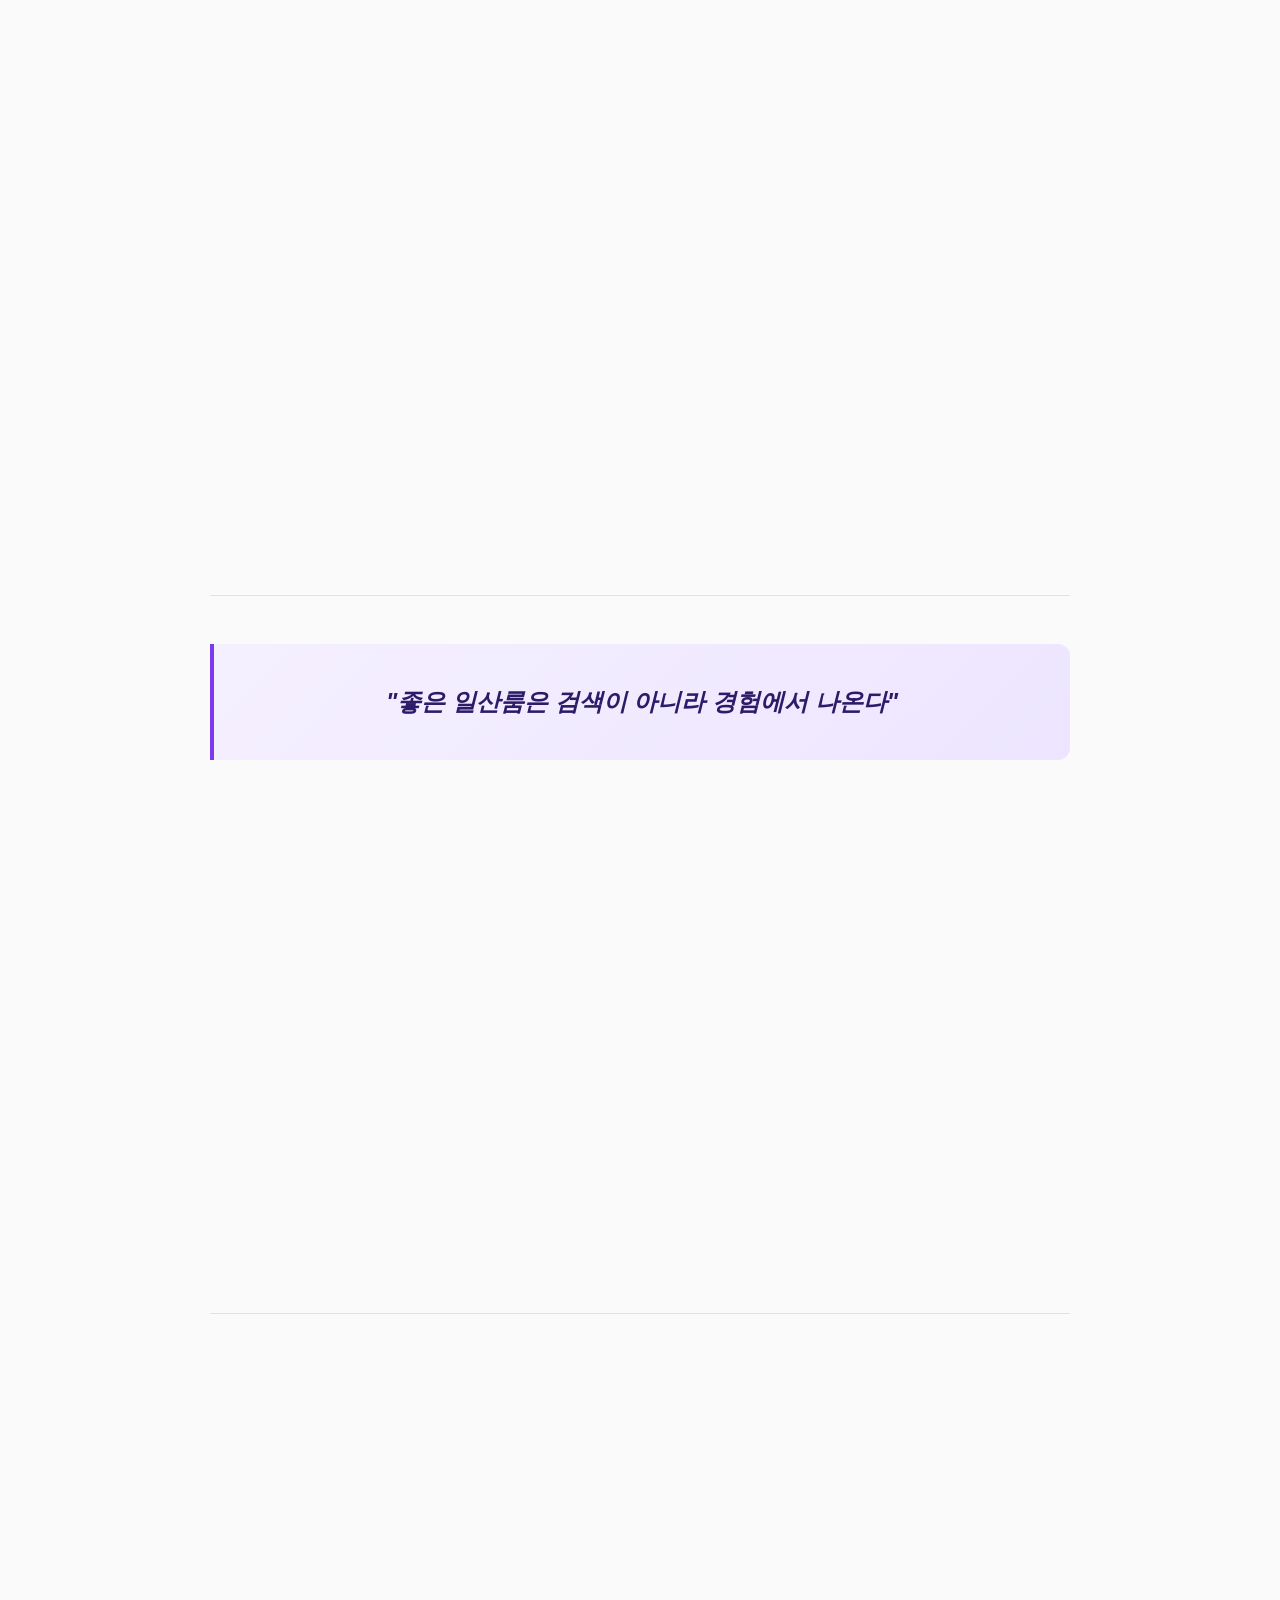
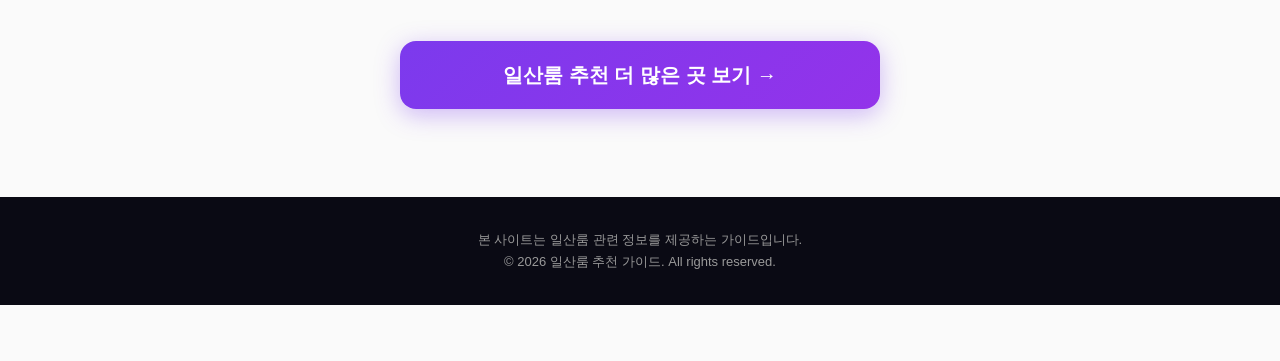
==== commit cbed335d: "일산룸 = 광고문의 — 옛 총책임자 번호·전화 링크 빼고 광고문의 카톡 besta12 · 3줄 카드 (대표님 지시 2026-10-04 04:35 · 2026-10-06 17:36)" ====
--- a/index.html
+++ b/index.html
@@ -15,13 +15,15 @@
   <meta property="og:title" content="일산룸 — 10년차가 직접 다녀본 정발산·마두·백석 솔직 비교">
   <meta property="og:description" content="일산룸 어디가 좋을까? 10년차가 직접 발품 뛴 솔직 비교. 정발산·마두·백석 시설·음향·환기·단골 비율까지 표로 정리, 가기 전 체크리스트 5가지.">
   <meta property="og:url" content="https://ilsanroom3.pages.dev/">
-  <meta property="og:image" content="https://ilsanroom3.pages.dev/og-home.png">
+  <meta property="og:image" content="https://ilsanroom3.pages.dev/card-home-2574472e.png">
+<meta property="og:image:alt" content="일산룸 광고문의 카톡 besta12">
+<meta property="og:image:type" content="image/png">
   <meta property="og:image:width" content="1200">
   <meta property="og:image:height" content="1200">
   <meta name="twitter:card" content="summary_large_image">
   <meta name="twitter:title" content="일산룸 — 10년차가 직접 다녀본 정발산·마두·백석 솔직 비교">
   <meta name="twitter:description" content="일산룸 어디가 좋을까? 10년차가 직접 발품 뛴 솔직 비교. 시설·음향·환기·단골 비율까지 표로 정리.">
-  <meta name="twitter:image" content="https://ilsanroom3.pages.dev/og-home.png">
+  <meta name="twitter:image" content="https://ilsanroom3.pages.dev/card-home-2574472e.png">
   <meta property="og:locale" content="ko_KR">
   <meta property="og:site_name" content="일산룸 추천 가이드">
   <meta name="robots" content="index, follow, max-snippet:-1, max-image-preview:large, max-video-preview:-1">
@@ -32,78 +34,7 @@
   <meta name="apple-mobile-web-app-status-bar-style" content="black-translucent">
   <meta name="apple-mobile-web-app-title" content="일산룸">
   <!-- Schema.org @graph: WebSite + Article + BreadcrumbList + LocalBusiness -->
-  <script type="application/ld+json">
-  {
-    "@context": "https://schema.org",
-    "@graph": [
-      {
-        "@type": "WebSite",
-        "@id": "https://ilsanroom3.pages.dev/#website",
-        "name": "일산룸 추천 가이드",
-        "url": "https://ilsanroom3.pages.dev/",
-        "inLanguage": "ko-KR",
-        "publisher": { "@id": "https://ilsanroom3.pages.dev/#organization" }
-      },
-      {
-        "@type": "Article",
-        "@id": "https://ilsanroom3.pages.dev/#article",
-        "headline": "일산룸 — 10년차가 직접 다녀본 정발산·마두·백석 솔직 비교",
-        "description": "블로그 광고 말고 진짜 발품 뛴 솔직 비교. 정발산·마두·백석 3대 권역 시설/음향/환기/단골 비율까지 표로 정리.",
-        "image": "https://ilsanroom3.pages.dev/og-home.png",
-        "datePublished": "2026-04-15T00:00:00+09:00",
-        "dateModified": "2026-05-27T00:00:00+09:00",
-        "inLanguage": "ko-KR",
-        "author": {
-          "@type": "Person",
-          "name": "일산룸 10년 경험자"
-        },
-        "publisher": { "@id": "https://ilsanroom3.pages.dev/#organization" },
-        "mainEntityOfPage": {
-          "@type": "WebPage",
-          "@id": "https://ilsanroom3.pages.dev/"
-        }
-      },
-      {
-        "@type": "BreadcrumbList",
-        "itemListElement": [
-          {
-            "@type": "ListItem",
-            "position": 1,
-            "name": "홈",
-            "item": "https://ilsanroom3.pages.dev/"
-          },
-          {
-            "@type": "ListItem",
-            "position": 2,
-            "name": "합법 운영 정책",
-            "item": "https://ilsanroom3.pages.dev/legal/"
-          }
-        ]
-      },
-      {
-        "@type": "LocalBusiness",
-        "@id": "https://ilsanroom3.pages.dev/#organization",
-        "name": "일산룸 추천 가이드",
-        "url": "https://ilsanroom3.pages.dev/",
-        "telephone": "+82-10-4117-5556",
-        "image": "https://ilsanroom3.pages.dev/og-home.png",
-        "logo": "https://ilsanroom3.pages.dev/og-home.png",
-        "address": {
-          "@type": "PostalAddress",
-          "addressLocality": "고양시",
-          "addressRegion": "경기도",
-          "addressCountry": "KR"
-        },
-        "areaServed": [
-          { "@type": "Place", "name": "일산" },
-          { "@type": "Place", "name": "정발산" },
-          { "@type": "Place", "name": "마두" },
-          { "@type": "Place", "name": "백석" }
-        ]
-      }
-    ]
-  }
-  </script>
+  <script type="application/ld+json">{"@context":"https://schema.org","@graph":[{"@type":"WebSite","@id":"https://ilsanroom3.pages.dev/#website","name":"일산룸 추천 가이드","url":"https://ilsanroom3.pages.dev/","inLanguage":"ko-KR","publisher":{"@id":"https://ilsanroom3.pages.dev/#organization"}},{"@type":"Article","@id":"https://ilsanroom3.pages.dev/#article","headline":"일산룸 — 10년차가 직접 다녀본 정발산·마두·백석 솔직 비교","description":"블로그 광고 말고 진짜 발품 뛴 솔직 비교. 정발산·마두·백석 3대 권역 시설/음향/환기/단골 비율까지 표로 정리.","image":"https://ilsanroom3.pages.dev/card-home-2574472e.png","datePublished":"2026-04-15T00:00:00+09:00","dateModified":"2026-05-27T00:00:00+09:00","inLanguage":"ko-KR","author":{"@type":"Person","name":"일산룸 10년 경험자"},"publisher":{"@id":"https://ilsanroom3.pages.dev/#organization"},"mainEntityOfPage":{"@type":"WebPage","@id":"https://ilsanroom3.pages.dev/"}},{"@type":"BreadcrumbList","itemListElement":[{"@type":"ListItem","position":1,"name":"홈","item":"https://ilsanroom3.pages.dev/"},{"@type":"ListItem","position":2,"name":"합법 운영 정책","item":"https://ilsanroom3.pages.dev/legal/"}]},{"@type":"LocalBusiness","@id":"https://ilsanroom3.pages.dev/#organization","name":"일산룸 추천 가이드","url":"https://ilsanroom3.pages.dev/","image":"https://ilsanroom3.pages.dev/card-home-2574472e.png","logo":"https://ilsanroom3.pages.dev/card-home-2574472e.png","address":{"@type":"PostalAddress","addressLocality":"고양시","addressRegion":"경기도","addressCountry":"KR"},"areaServed":[{"@type":"Place","name":"일산"},{"@type":"Place","name":"정발산"},{"@type":"Place","name":"마두"},{"@type":"Place","name":"백석"}]}]}</script>
   <!-- Schema: FAQPage (13 Q&A) -->
   <script type="application/ld+json">
   {
@@ -237,17 +168,7 @@
   }
   </script>
   <!-- Schema: Speakable (Google Voice Search / AI Voice Overview) -->
-  <script type="application/ld+json">
-  {
-    "@context": "https://schema.org",
-    "@type": "WebPage",
-    "speakable": {
-      "@type": "SpeakableSpecification",
-      "cssSelector": ["h1", ".hero-sub", ".hook-opener", ".toc-title", "#section-conclusion p"]
-    },
-    "url": "https://ilsanroom3.pages.dev/"
-  }
-  </script>
+  <script type="application/ld+json">{"@context":"https://schema.org","@type":"WebPage","speakable":{"@type":"SpeakableSpecification","cssSelector":["h1",".hero-sub",".hook-opener",".toc-title","#section-conclusion p"]},"url":"https://ilsanroom3.pages.dev/","image":"https://ilsanroom3.pages.dev/card-home-2574472e.png"}</script>
   <!-- Preload LCP hero image -->
   <link rel="preload" href="https://images.unsplash.com/photo-1519671482749-fd09be7ccebf?w=1200&q=75&fm=webp" as="image" type="image/webp">
   <!-- Inline critical CSS for above-the-fold -->
@@ -325,6 +246,7 @@
         </div>
       </div>
     </header>
+<figure class="page-thumb" style="margin:0 auto 18px;max-width:420px"><img src="/card-home-2574472e.png" alt="일산룸 광고문의 카톡 besta12" width="1200" height="1200" decoding="async" style="display:block;width:100%;height:auto;border-radius:12px"></figure>
 
     <main class="content" id="main-content">
 
@@ -636,10 +558,10 @@
 
   <!-- Fixed Bottom Contact Bar (mobile + PC) -->
   <nav class="fixed-bottom-bar" id="fixedBottomBar" aria-label="하단 연락처">
-    <a href="tel:01041175556" class="bottom-bar-btn bottom-bar-primary" aria-label="일산룸 총책임자에게 전화하기 010-4117-5556">
-      <span class="bottom-bar-icon" aria-hidden="true">&#128222;</span>
-      <span>명월관 일산룸 총책임자 010-4117-5556</span>
-    </a>
+    <span class="bottom-bar-btn bottom-bar-primary">
+      <span class="bottom-bar-icon" aria-hidden="true">&#128172;</span>
+      <span>광고문의 카톡 besta12</span>
+    </span>
   </nav>
 
   <script defer src="/main.js"></script>
